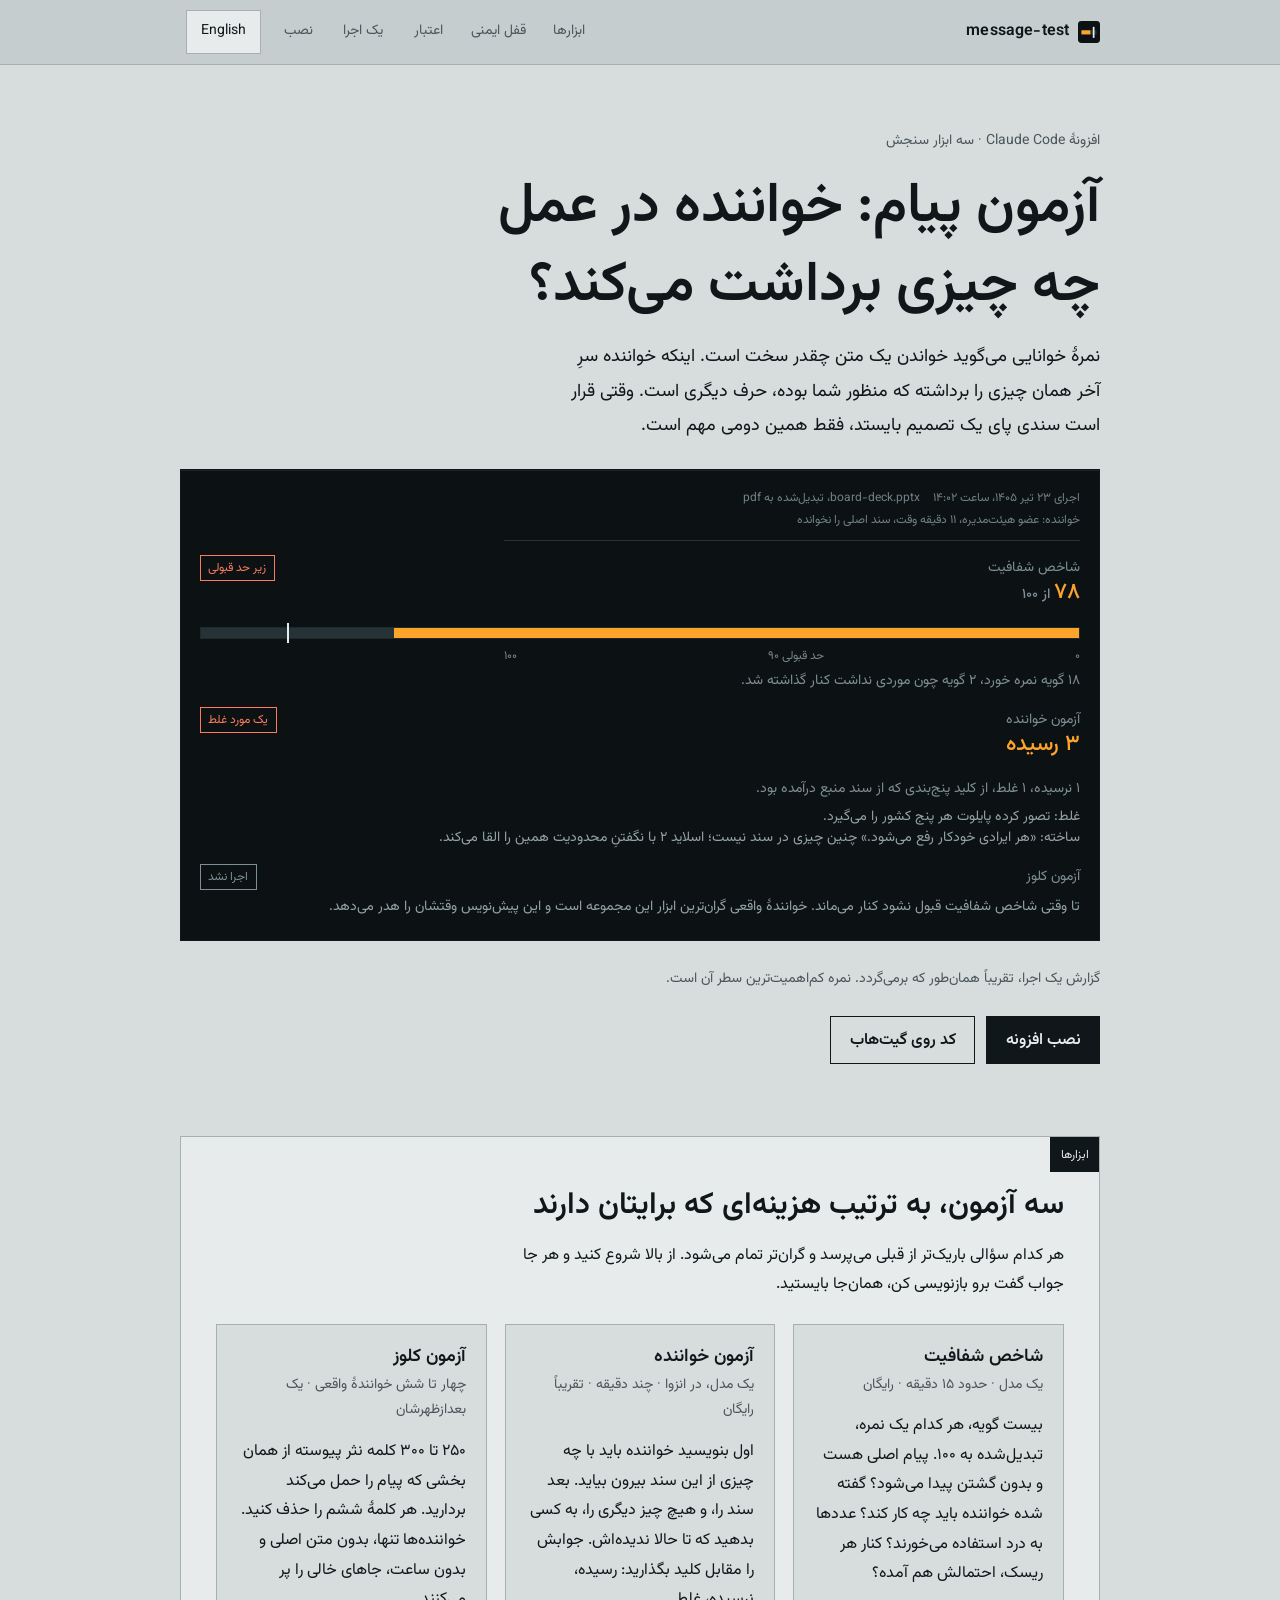
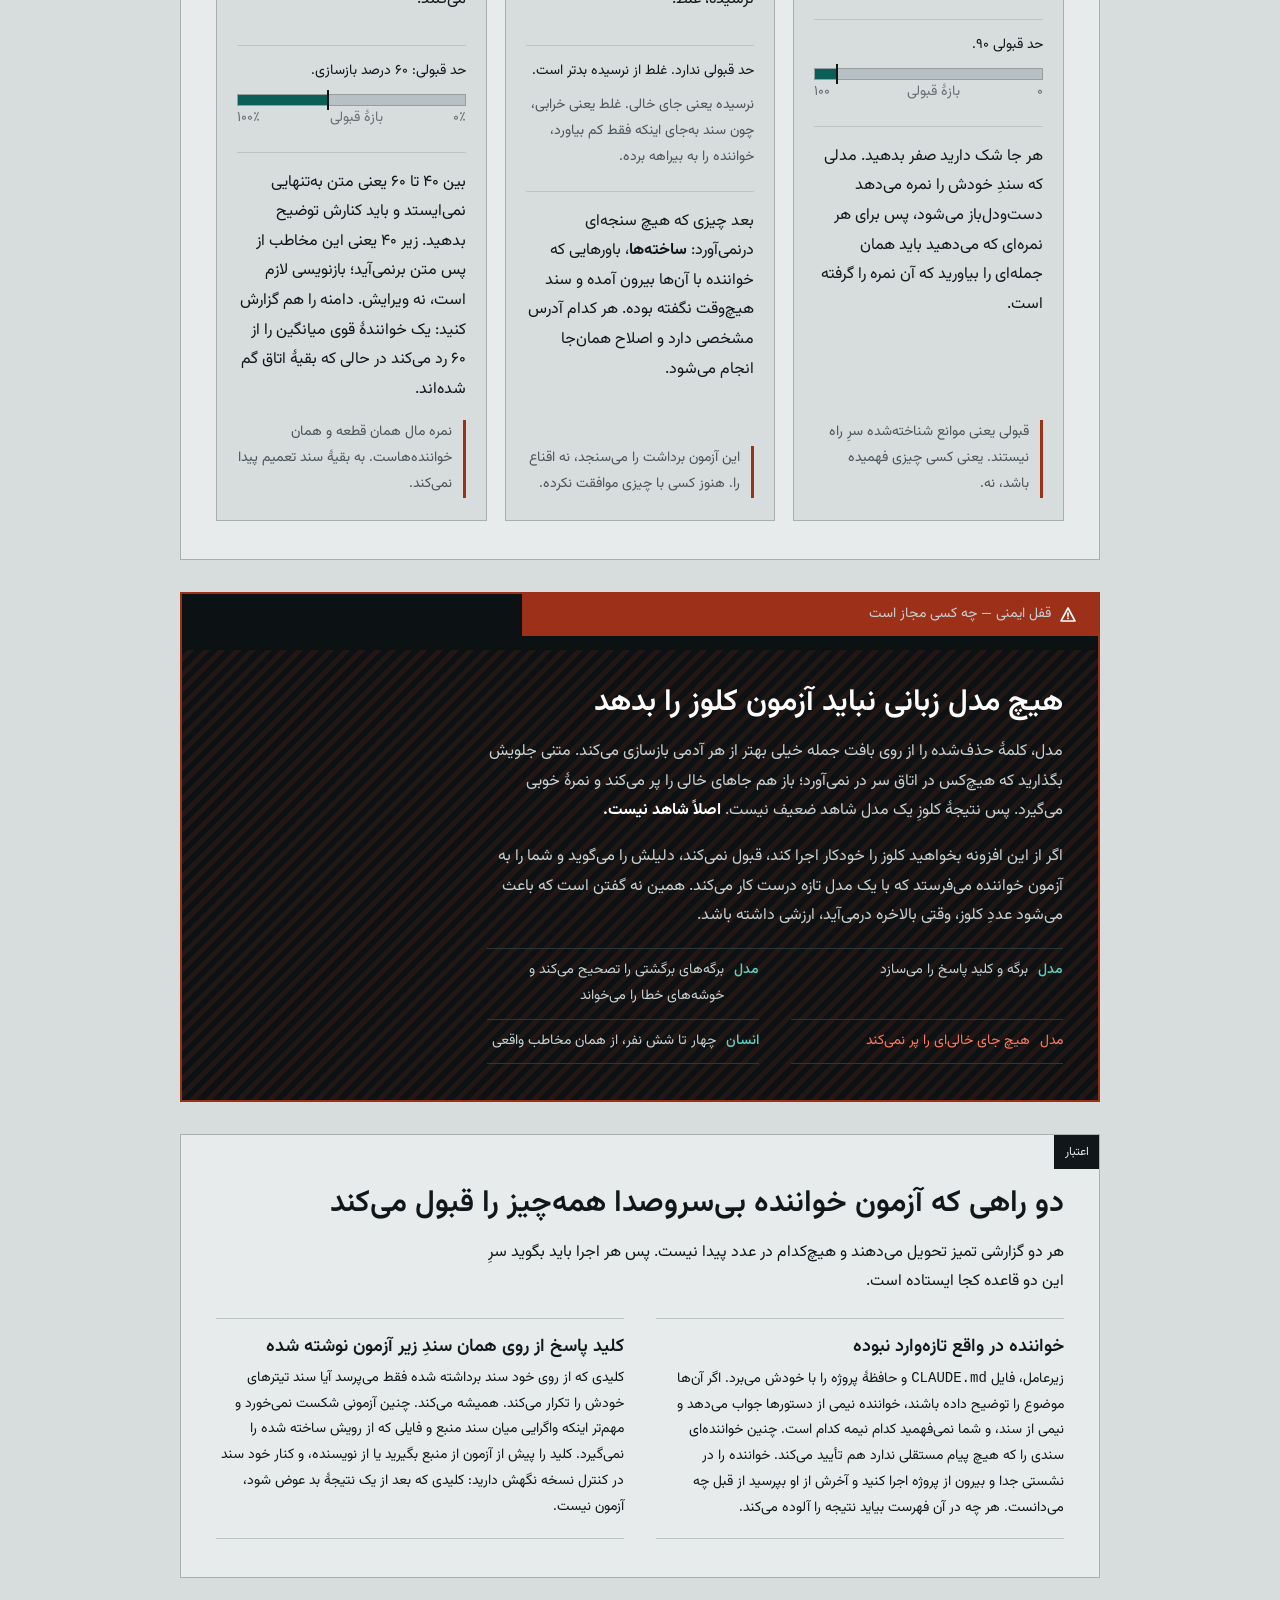
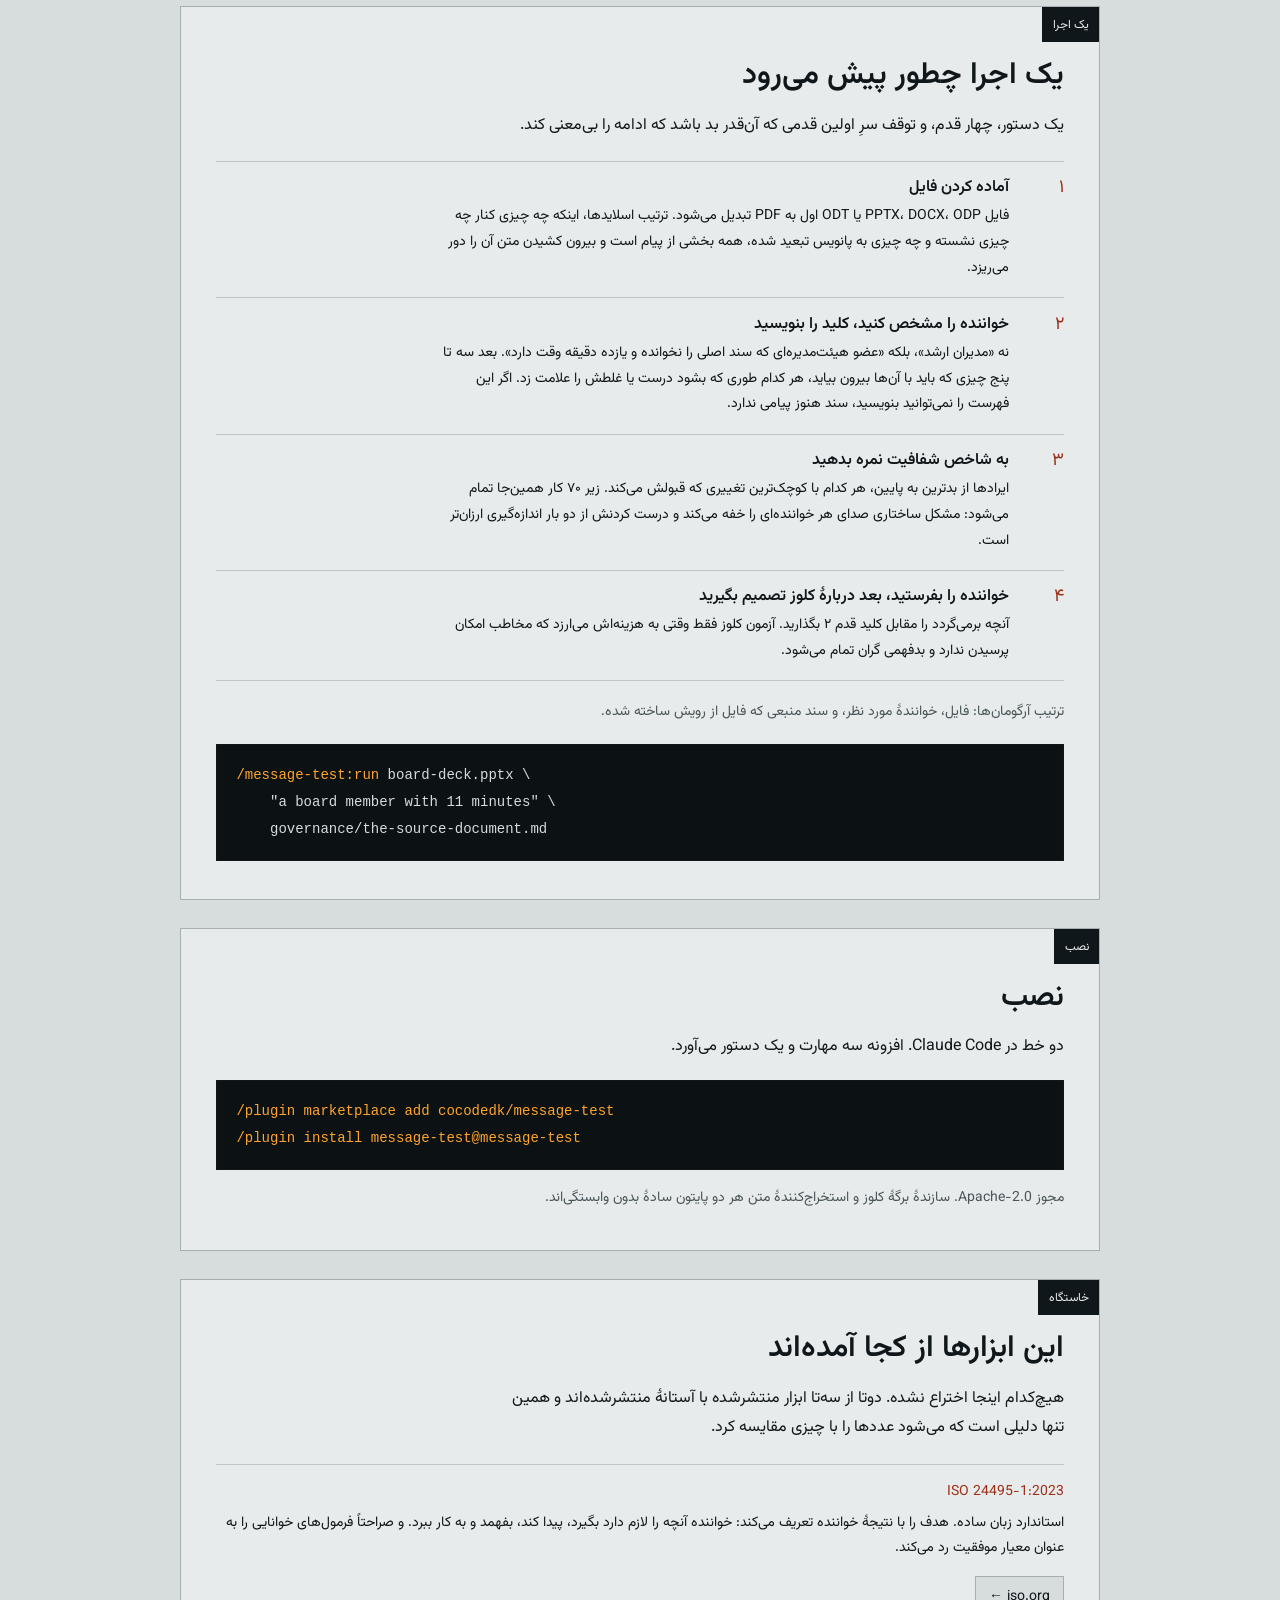
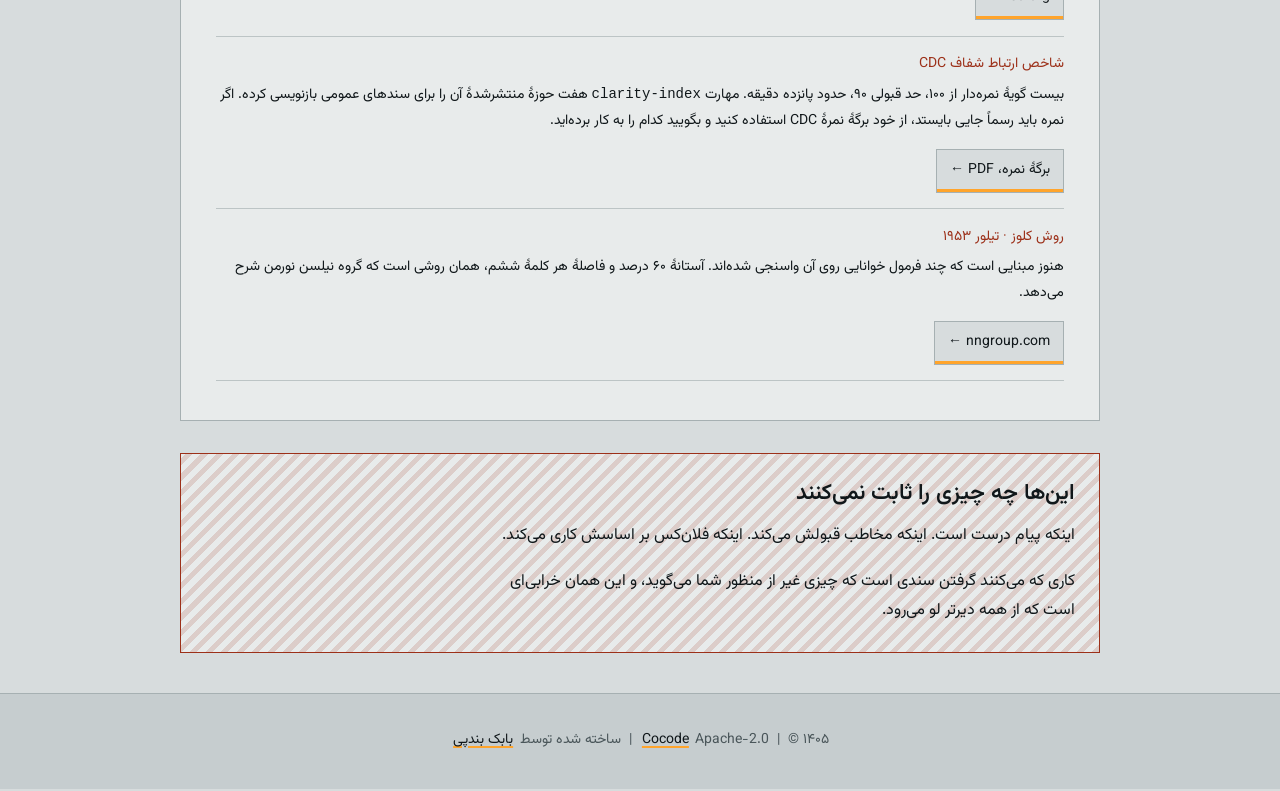
==== website/fa/index.html @ 60cd4144 "feat: GitHub infrastructure, and fix the frontmatter bug that silently dropped command metadata run." ====
<!--
  ============================================================================
  کلیدواژه‌ها و نیت جست‌وجو — fa/index.html (فارسی)
  ----------------------------------------------------------------------------
  کلیدواژهٔ اصلی:      آزمون پیام
  کلیدواژه‌های فرعی:   افزونهٔ Claude Code، شاخص شفافیت، آزمون خواننده،
                        آزمون کلوز، شاخص ارتباط شفاف CDC،
                        ISO 24495-1:2023، استاندارد زبان ساده،
                        سنجش فهم سند، واگرایی سند از منبع،
                        تفاوت خوانایی با فهم
  دم‌بلند:              چطور بفهمیم سند پیامش را می‌رساند،
                        نمره دادن به شفافیت سند از ۱۰۰،
                        چرا مدل زبانی نباید آزمون کلوز بدهد،
                        نوشتن کلید پاسخ پیش از آزمون خواننده،
                        گرفتن واگرایی میان سند منبع و فایل ساخته‌شده از آن
  نیت جست‌وجو:         اطلاعاتی و تراکنشی. نویسندهٔ فنی، مسئول ارتباطات،
                        نویسندهٔ خط‌مشی یا مهندسی که دنبال شواهد است، نه
                        حس خوب: سه ابزار با آستانه‌های منتشرشده را می‌بیند
                        و افزونه را نصب می‌کند.
  تبدیل اصلی:          بلوک دوخطی نصب (‎#install‎)
  نسخه‌های دیگر:        en (‎/‎) · fa (این صفحه) · x-default (‎/‎)
  ============================================================================
-->
<html lang="fa" dir="rtl">
<head>
<meta charset="utf-8">
<meta name="viewport" content="width=device-width, initial-scale=1">

<title>message-test — سند شما واقعاً چه چیزی را می‌رساند؟</title>
<meta name="description" content="افزونه‌ای برای Claude Code که اندازه می‌گیرد سند شما پیامش را می‌رساند یا نه: شاخص شفافیت با نمره، آزمون خوانندهٔ ناآشنا برای گرفتن واگرایی، و آزمون کلوز.">
<meta name="robots" content="index, follow, max-image-preview:large, max-snippet:-1">
<meta name="author" content="بابک بندپی">
<link rel="canonical" href="https://cocodedk.github.io/message-test/fa/">

<link rel="alternate" hreflang="en" href="https://cocodedk.github.io/message-test/">
<link rel="alternate" hreflang="fa" href="https://cocodedk.github.io/message-test/fa/">
<link rel="alternate" hreflang="x-default" href="https://cocodedk.github.io/message-test/">

<meta property="og:type" content="website">
<meta property="og:site_name" content="message-test">
<meta property="og:title" content="message-test — سند شما واقعاً چه چیزی را می‌رساند؟">
<meta property="og:description" content="افزونه‌ای برای Claude Code که اندازه می‌گیرد سند شما پیامش را می‌رساند یا نه: شاخص شفافیت با نمره، آزمون خوانندهٔ ناآشنا برای گرفتن واگرایی، و آزمون کلوز.">
<meta property="og:url" content="https://cocodedk.github.io/message-test/fa/">
<meta property="og:image" content="https://cocodedk.github.io/message-test/og.png">
<meta property="og:image:width" content="1200">
<meta property="og:image:height" content="630">
<meta property="og:image:alt" content="نمایشگر یک دستگاه که شاخص شفافیت ۷۸ را در برابر حد قبولی ۹۰ نشان می‌دهد، کنار پلاک قرمزی با این عبارت: فقط انسان مجاز است.">
<meta property="og:locale" content="fa_IR">
<meta property="og:locale:alternate" content="en_US">

<meta name="twitter:card" content="summary_large_image">
<meta name="twitter:title" content="message-test — سند شما واقعاً چه چیزی را می‌رساند؟">
<meta name="twitter:description" content="افزونه‌ای برای Claude Code که اندازه می‌گیرد سند شما پیامش را می‌رساند یا نه: شاخص شفافیت با نمره، آزمون خوانندهٔ ناآشنا برای گرفتن واگرایی، و آزمون کلوز.">
<meta name="twitter:image" content="https://cocodedk.github.io/message-test/og.png">
<meta name="twitter:image:alt" content="نمایشگر یک دستگاه که شاخص شفافیت ۷۸ را در برابر حد قبولی ۹۰ نشان می‌دهد، کنار پلاک قرمزی با این عبارت: فقط انسان مجاز است.">

<link rel="icon" href="../favicon.svg" type="image/svg+xml">
<link rel="mask-icon" href="../favicon.svg" color="#0c1214">
<meta name="theme-color" content="#d7dcdd">

<link rel="preconnect" href="https://fonts.googleapis.com">
<link rel="preconnect" href="https://fonts.gstatic.com" crossorigin>
<link href="https://fonts.googleapis.com/css2?family=DM+Mono:wght@400;500&family=Public+Sans:wght@400;600&family=Saira:wght@500;600&family=Vazirmatn:wght@400;500;600&display=swap" rel="stylesheet">
<link rel="stylesheet" href="../styles.css">

<script type="application/ld+json">
{
  "@context": "https://schema.org",
  "@type": "SoftwareApplication",
  "name": "message-test — آزمون پیام",
  "description": "افزونه‌ای برای Claude Code که اندازه می‌گیرد سند شما پیامش را می‌رساند یا نه: شاخص شفافیت با نمره، آزمون خوانندهٔ ناآشنا برای گرفتن واگرایی، و آزمون کلوز.",
  "applicationCategory": "DeveloperApplication",
  "operatingSystem": "Linux, macOS, Windows",
  "inLanguage": "fa",
  "url": "https://cocodedk.github.io/message-test/fa/",
  "codeRepository": "https://github.com/cocodedk/message-test",
  "downloadUrl": "https://github.com/cocodedk/message-test",
  "license": "https://www.apache.org/licenses/LICENSE-2.0",
  "offers": {
    "@type": "Offer",
    "price": "0",
    "priceCurrency": "USD"
  },
  "author": {
    "@type": "Person",
    "name": "بابک بندپی",
    "url": "https://cocode.dk",
    "sameAs": [
      "https://linkedin.com/in/babakbandpey",
      "https://github.com/cocodedk"
    ]
  }
}
</script>
</head>
<body>

<a class="skip" href="#main">رفتن به متن</a>

<header class="site-head">
  <div class="wrap">
    <a class="brand" href="#top">
      <svg width="22" height="22" viewBox="0 0 32 32" aria-hidden="true" focusable="false">
        <rect width="32" height="32" rx="5" fill="#0c1214"/>
        <rect x="5" y="13.5" width="22" height="6" fill="#263236"/>
        <rect x="5" y="13.5" width="13" height="6" fill="#ffa42b"/>
        <rect x="21.5" y="8.5" width="2.5" height="16" fill="#e8ebeb"/>
      </svg>
      message-test
    </a>

    <a href="../" class="lang-switch" lang="en" dir="ltr" hreflang="en">English</a>

    <nav class="nav" aria-label="بخش‌های این صفحه">
      <ul>
        <li><a href="#instruments">ابزارها</a></li>
        <li><a href="#interlock">قفل ایمنی</a></li>
        <li><a href="#valid">اعتبار</a></li>
        <li><a href="#run">یک اجرا</a></li>
        <li><a href="#install">نصب</a></li>
      </ul>
    </nav>
  </div>
</header>

<main id="main">
  <div class="wrap">

    <section class="hero" id="top">
      <p class="eyebrow">افزونهٔ Claude Code &middot; سه ابزار سنجش</p>
      <h1>آزمون پیام: خواننده در عمل چه چیزی برداشت می‌کند؟</h1>
      <p class="lede">نمرهٔ خوانایی می‌گوید خواندن یک متن چقدر سخت است. اینکه خواننده
        سرِ آخر همان چیزی را برداشته که منظور شما بوده، حرف دیگری است. وقتی قرار است
        سندی پای یک تصمیم بایستد، فقط همین دومی مهم است.</p>

      <div class="readout" aria-label="نمونهٔ گزارش یک اجرا">
        <p class="readout__bar">
          <span>اجرای ۲۳ تیر ۱۴۰۵، ساعت ۱۴:۰۲</span>
          <span class="lit">board-deck.pptx، تبدیل‌شده به pdf</span>
          <span>خواننده: عضو هیئت‌مدیره، ۱۱ دقیقه وقت، سند اصلی را نخوانده</span>
        </p>

        <div class="row">
          <div class="row__top">
            <span class="row__label">شاخص شفافیت</span>
            <span class="row__verdict is-below">زیر حد قبولی</span>
          </div>
          <p class="row__val">۷۸<small> از ۱۰۰</small></p>
          <div class="scale" role="img" aria-label="نمرهٔ ۷۸ از ۱۰۰. حد قبولی ۹۰ است.">
            <div class="scale__track">
              <div class="scale__fill" style="--v:78%"></div>
              <div class="scale__thr" style="--t:90%"></div>
            </div>
            <p class="scale__marks"><span>۰</span><span>حد قبولی ۹۰</span><span>۱۰۰</span></p>
          </div>
          <p class="row__sub">۱۸ گویه نمره خورد، ۲ گویه چون موردی نداشت کنار گذاشته شد.</p>
        </div>

        <div class="row">
          <div class="row__top">
            <span class="row__label">آزمون خواننده</span>
            <span class="row__verdict is-below">یک مورد غلط</span>
          </div>
          <p class="row__val">۳ رسیده</p>
          <p class="row__sub">۱ نرسیده، ۱ غلط، از کلید پنج‌بندی که از سند منبع درآمده بود.</p>
          <p class="row__gloss">غلط: تصور کرده پایلوت هر پنج کشور را می‌گیرد.<br>
            ساخته: «هر ایرادی خودکار رفع می‌شود.» چنین چیزی در سند نیست؛ اسلاید ۲ با
            نگفتنِ محدودیت همین را القا می‌کند.</p>
        </div>

        <div class="row">
          <div class="row__top">
            <span class="row__label">آزمون کلوز</span>
            <span class="row__verdict is-skipped">اجرا نشد</span>
          </div>
          <p class="row__gloss">تا وقتی شاخص شفافیت قبول نشود کنار می‌ماند. خوانندهٔ
            واقعی گران‌ترین ابزار این مجموعه است و این پیش‌نویس وقتشان را هدر می‌دهد.</p>
        </div>
      </div>

      <p class="note">گزارش یک اجرا، تقریباً همان‌طور که برمی‌گردد. نمره کم‌اهمیت‌ترین
        سطر آن است.</p>

      <div class="actions">
        <a class="btn btn--solid" href="#install">نصب افزونه</a>
        <a class="btn btn--ghost" href="https://github.com/cocodedk/message-test" target="_blank" rel="noreferrer">کد روی گیت‌هاب</a>
      </div>
    </section>

    <section class="module" id="instruments" aria-labelledby="instruments-h">
      <p class="module__legend">ابزارها</p>
      <h2 id="instruments-h">سه آزمون، به ترتیب هزینه‌ای که برایتان دارند</h2>
      <p>هر کدام سؤالی باریک‌تر از قبلی می‌پرسد و گران‌تر تمام می‌شود. از بالا شروع
        کنید و هر جا جواب گفت برو بازنویسی کن، همان‌جا بایستید.</p>

      <ul class="instruments">
        <li class="instr">
          <h3>شاخص شفافیت</h3>
          <p class="instr__cost">یک مدل &middot; حدود ۱۵ دقیقه &middot; رایگان</p>
          <p>بیست گویه، هر کدام یک نمره، تبدیل‌شده به ۱۰۰. پیام اصلی هست و بدون گشتن
            پیدا می‌شود؟ گفته شده خواننده باید چه کار کند؟ عددها به درد استفاده
            می‌خورند؟ کنار هر ریسک، احتمالش هم آمده؟</p>
          <div class="instr__gauge">
            <p>حد قبولی ۹۰.</p>
            <div class="scale scale--light" role="img" aria-label="شاخص شفافیت بازهٔ ۹۰ تا ۱۰۰ را قبول می‌کند.">
              <div class="scale__track">
                <div class="scale__zone" style="--t:90%"></div>
                <div class="scale__thr" style="--t:90%"></div>
              </div>
              <p class="scale__marks"><span>۰</span><span>بازهٔ قبولی</span><span>۱۰۰</span></p>
            </div>
          </div>
          <p>هر جا شک دارید صفر بدهید. مدلی که سندِ خودش را نمره می‌دهد دست‌ودل‌باز
            می‌شود، پس برای هر نمره‌ای که می‌دهید باید همان جمله‌ای را بیاورید که آن
            نمره را گرفته است.</p>
          <p class="instr__limit">قبولی یعنی موانع شناخته‌شده سرِ راه نیستند. یعنی کسی
            چیزی فهمیده باشد، نه.</p>
        </li>

        <li class="instr">
          <h3>آزمون خواننده</h3>
          <p class="instr__cost">یک مدل، در انزوا &middot; چند دقیقه &middot; تقریباً رایگان</p>
          <p>اول بنویسید خواننده باید با چه چیزی از این سند بیرون بیاید. بعد سند را، و
            هیچ چیز دیگری را، به کسی بدهید که تا حالا ندیده‌اش. جوابش را مقابل کلید
            بگذارید: رسیده، نرسیده، غلط.</p>
          <div class="instr__gauge">
            <p>حد قبولی ندارد. غلط از نرسیده بدتر است.</p>
            <p class="note">نرسیده یعنی جای خالی. غلط یعنی خرابی، چون سند به‌جای اینکه
              فقط کم بیاورد، خواننده را به بیراهه برده.</p>
          </div>
          <p>بعد چیزی که هیچ سنجه‌ای درنمی‌آورد: <strong>ساخته‌ها</strong>، باورهایی که
            خواننده با آن‌ها بیرون آمده و سند هیچ‌وقت نگفته بوده. هر کدام آدرس مشخصی
            دارد و اصلاح همان‌جا انجام می‌شود.</p>
          <p class="instr__limit">این آزمون برداشت را می‌سنجد، نه اقناع را. هنوز کسی با
            چیزی موافقت نکرده.</p>
        </li>

        <li class="instr">
          <h3>آزمون کلوز</h3>
          <p class="instr__cost">چهار تا شش خوانندهٔ واقعی &middot; یک بعدازظهرشان</p>
          <p>۲۵۰ تا ۳۰۰ کلمه نثر پیوسته از همان بخشی که پیام را حمل می‌کند بردارید. هر
            کلمهٔ ششم را حذف کنید. خواننده‌ها تنها، بدون متن اصلی و بدون ساعت، جاهای
            خالی را پر می‌کنند.</p>
          <div class="instr__gauge">
            <p>حد قبولی: ۶۰ درصد بازسازی.</p>
            <div class="scale scale--light" role="img" aria-label="آزمون کلوز بازهٔ ۶۰ تا ۱۰۰ درصد بازسازی را قبول می‌کند.">
              <div class="scale__track">
                <div class="scale__zone" style="--t:60%"></div>
                <div class="scale__thr" style="--t:60%"></div>
              </div>
              <p class="scale__marks"><span>۰٪</span><span>بازهٔ قبولی</span><span>۱۰۰٪</span></p>
            </div>
          </div>
          <p>بین ۴۰ تا ۶۰ یعنی متن به‌تنهایی نمی‌ایستد و باید کنارش توضیح بدهید. زیر ۴۰
            یعنی این مخاطب از پس متن برنمی‌آید؛ بازنویسی لازم است، نه ویرایش. دامنه را
            هم گزارش کنید: یک خوانندهٔ قوی میانگین را از ۶۰ رد می‌کند در حالی که بقیهٔ
            اتاق گم شده‌اند.</p>
          <p class="instr__limit">نمره مال همان قطعه و همان خواننده‌هاست. به بقیهٔ سند
            تعمیم پیدا نمی‌کند.</p>
        </li>
      </ul>
    </section>

    <section class="interlock" id="interlock" aria-labelledby="interlock-h">
      <p class="interlock__plate">
        <svg width="16" height="16" viewBox="0 0 16 16" aria-hidden="true" focusable="false">
          <path d="M8 1 15 14H1Z" fill="none" stroke="#fff" stroke-width="1.6" stroke-linejoin="round"/>
          <rect x="7.2" y="5.4" width="1.6" height="4.4" fill="#fff"/>
          <rect x="7.2" y="10.6" width="1.6" height="1.6" fill="#fff"/>
        </svg>
        قفل ایمنی &mdash; چه کسی مجاز است
      </p>
      <div class="interlock__body">
        <h2 id="interlock-h">هیچ مدل زبانی نباید آزمون کلوز را بدهد</h2>
        <p>مدل، کلمهٔ حذف‌شده را از روی بافت جمله خیلی بهتر از هر آدمی بازسازی می‌کند.
          متنی جلویش بگذارید که هیچ‌کس در اتاق سر در نمی‌آورد؛ باز هم جاهای خالی را پر
          می‌کند و نمرهٔ خوبی می‌گیرد. پس نتیجهٔ کلوزِ یک مدل شاهد ضعیف نیست.
          <strong>اصلاً شاهد نیست.</strong></p>
        <p>اگر از این افزونه بخواهید کلوز را خودکار اجرا کند، قبول نمی‌کند، دلیلش را
          می‌گوید و شما را به آزمون خواننده می‌فرستد که با یک مدل تازه درست کار می‌کند.
          همین نه گفتن است که باعث می‌شود عددِ کلوز، وقتی بالاخره درمی‌آید، ارزشی داشته
          باشد.</p>

        <ul class="interlock__ledger">
          <li><b>مدل</b> <span>برگه و کلید پاسخ را می‌سازد</span></li>
          <li><b>مدل</b> <span>برگه‌های برگشتی را تصحیح می‌کند و خوشه‌های خطا را می‌خواند</span></li>
          <li><span class="no">مدل</span> <span class="no">هیچ جای خالی‌ای را پر نمی‌کند</span></li>
          <li><b>انسان</b> <span>چهار تا شش نفر، از همان مخاطب واقعی</span></li>
        </ul>
      </div>
    </section>

    <section class="module" id="valid" aria-labelledby="valid-h">
      <p class="module__legend">اعتبار</p>
      <h2 id="valid-h">دو راهی که آزمون خواننده بی‌سروصدا همه‌چیز را قبول می‌کند</h2>
      <p>هر دو گزارشی تمیز تحویل می‌دهند و هیچ‌کدام در عدد پیدا نیست. پس هر اجرا باید
        بگوید سرِ این دو قاعده کجا ایستاده است.</p>

      <ul class="rules">
        <li>
          <h3>خواننده در واقع تازه‌وارد نبوده</h3>
          <p>زیرعامل، فایل <code>CLAUDE.md</code> و حافظهٔ پروژه را با خودش می‌برد. اگر
            آن‌ها موضوع را توضیح داده باشند، خواننده نیمی از دستورها جواب می‌دهد و نیمی
            از سند، و شما نمی‌فهمید کدام نیمه کدام است. چنین خواننده‌ای سندی را که هیچ
            پیام مستقلی ندارد هم تأیید می‌کند. خواننده را در نشستی جدا و بیرون از پروژه
            اجرا کنید و آخرش از او بپرسید از قبل چه می‌دانست. هر چه در آن فهرست بیاید
            نتیجه را آلوده می‌کند.</p>
        </li>
        <li>
          <h3>کلید پاسخ از روی همان سندِ زیر آزمون نوشته شده</h3>
          <p>کلیدی که از روی خود سند برداشته شده فقط می‌پرسد آیا سند تیترهای خودش را
            تکرار می‌کند. همیشه می‌کند. چنین آزمونی شکست نمی‌خورد و مهم‌تر اینکه
            واگرایی میان سند منبع و فایلی که از رویش ساخته شده را نمی‌گیرد. کلید را پیش
            از آزمون از منبع بگیرید یا از نویسنده، و کنار خود سند در کنترل نسخه نگهش
            دارید: کلیدی که بعد از یک نتیجهٔ بد عوض شود، آزمون نیست.</p>
        </li>
      </ul>
    </section>

    <section class="module" id="run" aria-labelledby="run-h">
      <p class="module__legend">یک اجرا</p>
      <h2 id="run-h">یک اجرا چطور پیش می‌رود</h2>
      <p>یک دستور، چهار قدم، و توقف سرِ اولین قدمی که آن‌قدر بد باشد که ادامه را
        بی‌معنی کند.</p>

      <ol class="steps">
        <li>
          <span class="step__n" aria-hidden="true">۱</span>
          <h3>آماده کردن فایل</h3>
          <p>فایل PPTX، DOCX، ODP یا ODT اول به PDF تبدیل می‌شود. ترتیب اسلایدها، اینکه
            چه چیزی کنار چه چیزی نشسته و چه چیزی به پانویس تبعید شده، همه بخشی از پیام
            است و بیرون کشیدن متن آن را دور می‌ریزد.</p>
        </li>
        <li>
          <span class="step__n" aria-hidden="true">۲</span>
          <h3>خواننده را مشخص کنید، کلید را بنویسید</h3>
          <p>نه «مدیران ارشد»، بلکه «عضو هیئت‌مدیره‌ای که سند اصلی را نخوانده و یازده
            دقیقه وقت دارد». بعد سه تا پنج چیزی که باید با آن‌ها بیرون بیاید، هر کدام
            طوری که بشود درست یا غلطش را علامت زد. اگر این فهرست را نمی‌توانید بنویسید،
            سند هنوز پیامی ندارد.</p>
        </li>
        <li>
          <span class="step__n" aria-hidden="true">۳</span>
          <h3>به شاخص شفافیت نمره بدهید</h3>
          <p>ایرادها از بدترین به پایین، هر کدام با کوچک‌ترین تغییری که قبولش می‌کند.
            زیر ۷۰ کار همین‌جا تمام می‌شود: مشکل ساختاری صدای هر خواننده‌ای را خفه
            می‌کند و درست کردنش از دو بار اندازه‌گیری ارزان‌تر است.</p>
        </li>
        <li>
          <span class="step__n" aria-hidden="true">۴</span>
          <h3>خواننده را بفرستید، بعد دربارهٔ کلوز تصمیم بگیرید</h3>
          <p>آنچه برمی‌گردد را مقابل کلید قدم ۲ بگذارید. آزمون کلوز فقط وقتی به هزینه‌اش
            می‌ارزد که مخاطب امکان پرسیدن ندارد و بدفهمی گران تمام می‌شود.</p>
        </li>
      </ol>

      <p class="note" style="margin-block-start:1.2rem">ترتیب آرگومان‌ها: فایل، خوانندهٔ
        مورد نظر، و سند منبعی که فایل از رویش ساخته شده.</p>
      <pre class="code"><code><b>/message-test:run</b> board-deck.pptx \
    "a board member with 11 minutes" \
    governance/the-source-document.md</code></pre>
    </section>

    <section class="module" id="install" aria-labelledby="install-h">
      <p class="module__legend">نصب</p>
      <h2 id="install-h">نصب</h2>
      <p>دو خط در Claude Code. افزونه سه مهارت و یک دستور می‌آورد.</p>

      <pre class="code"><code><b>/plugin marketplace add cocodedk/message-test</b>
<b>/plugin install message-test@message-test</b></code></pre>

      <p class="note" style="margin-block-start:1rem">مجوز Apache-2.0. سازندهٔ برگهٔ کلوز
        و استخراج‌کنندهٔ متن هر دو پایتون سادهٔ بدون وابستگی‌اند.</p>
    </section>

    <section class="module" id="sources" aria-labelledby="sources-h">
      <p class="module__legend">خاستگاه</p>
      <h2 id="sources-h">این ابزارها از کجا آمده‌اند</h2>
      <p>هیچ‌کدام اینجا اختراع نشده. دوتا از سه‌تا ابزار منتشرشده با آستانهٔ منتشرشده‌اند
        و همین تنها دلیلی است که می‌شود عددها را با چیزی مقایسه کرد.</p>

      <ul class="refs">
        <li>
          <span class="refs__src">ISO 24495-1:2023</span>
          <p>استاندارد زبان ساده. هدف را با نتیجهٔ خواننده تعریف می‌کند: خواننده آنچه را
            لازم دارد بگیرد، پیدا کند، بفهمد و به کار ببرد. و صراحتاً فرمول‌های خوانایی
            را به عنوان معیار موفقیت رد می‌کند.</p>
          <p class="refs__link"><a href="https://www.iso.org/standard/78907.html" target="_blank" rel="noreferrer">iso.org &larr;</a></p>
        </li>
        <li>
          <span class="refs__src">شاخص ارتباط شفاف CDC</span>
          <p>بیست گویهٔ نمره‌دار از ۱۰۰، حد قبولی ۹۰، حدود پانزده دقیقه. مهارت
            <code>clarity-index</code> هفت حوزهٔ منتشرشدهٔ آن را برای سندهای عمومی
            بازنویسی کرده. اگر نمره باید رسماً جایی بایستد، از خود برگهٔ نمرهٔ CDC
            استفاده کنید و بگویید کدام را به کار برده‌اید.</p>
          <p class="refs__link"><a href="https://www.cdc.gov/ccindex/pdf/full-index-score-sheet.pdf" target="_blank" rel="noreferrer">برگهٔ نمره، PDF &larr;</a></p>
        </li>
        <li>
          <span class="refs__src">روش کلوز &middot; تیلور ۱۹۵۳</span>
          <p>هنوز مبنایی است که چند فرمول خوانایی روی آن واسنجی شده‌اند. آستانهٔ ۶۰ درصد
            و فاصلهٔ هر کلمهٔ ششم، همان روشی است که گروه نیلسن نورمن شرح می‌دهد.</p>
          <p class="refs__link"><a href="https://www.nngroup.com/articles/cloze-test-reading-comprehension/" target="_blank" rel="noreferrer">nngroup.com &larr;</a></p>
        </li>
      </ul>
    </section>

    <section class="caveat" aria-labelledby="caveat-h">
      <h2 id="caveat-h">این‌ها چه چیزی را ثابت نمی‌کنند</h2>
      <p>اینکه پیام درست است. اینکه مخاطب قبولش می‌کند. اینکه فلان‌کس بر اساسش کاری
        می‌کند.</p>
      <p>کاری که می‌کنند گرفتن سندی است که چیزی غیر از منظور شما می‌گوید، و این همان
        خرابی‌ای است که از همه دیرتر لو می‌رود.</p>
    </section>

  </div>
</main>

<footer><p>Apache-2.0 &nbsp;|&nbsp; © ۱۴۰۵ <a href="https://cocode.dk" target="_blank" rel="noreferrer">Cocode</a> &nbsp;|&nbsp; ساخته شده توسط <a href="https://linkedin.com/in/babakbandpey" target="_blank" rel="noreferrer">بابک بندپی</a></p></footer>

</body>
</html>
---- website/styles.css ----
/* ==========================================================================
   message-test — shared stylesheet
   Direction: instrument front panel. Cold aluminium face, silkscreened
   legends, inset near-black readout windows with an amber trace, a threshold
   scale used everywhere a number has a pass mark, diagonal hatching for the
   region an instrument refuses to measure.
   Mobile-first: base styles target ~360px, complexity added at 640/768/1024.
   Spacing uses logical properties throughout so RTL mirrors, not just text.
   ========================================================================== */

:root {
  /* Panel */
  --panel:    #d7dcdd;
  --panel-2:  #c6cdcf;
  --panel-3:  #e8ebeb;
  --rule:     #a6b0b2;
  --hair:     #bcc4c5;

  /* Ink */
  --ink:      #10171a;
  --graphite: #4a565a;

  /* Readout window */
  --window:   #0c1214;
  --window-2: #162024;
  --glass:    #93a3a6;

  /* Semantics */
  --trace:    #ffa42b;   /* the measured value */
  --pass:     #0b5f57;   /* at or above the mark */
  --fail:     #9c3019;   /* below it, or out of scope */

  --font-display: "Saira", "Helvetica Neue", Arial, sans-serif;
  --font-body:    "Public Sans", "Helvetica Neue", Arial, sans-serif;
  --font-data:    "DM Mono", ui-monospace, "SF Mono", Menlo, monospace;
  --font-mono:    "DM Mono", ui-monospace, "SF Mono", Menlo, monospace;

  --step--2: 0.75rem;
  --step--1: 0.875rem;
  --step-0:  1rem;
  --step-1:  1.125rem;
  --step-2:  1.375rem;
  --step-3:  1.75rem;
  --step-4:  2.125rem;

  --gap:     1.25rem;
  --pad:     1.1rem;
  --measure: 36rem;

  --hatch: repeating-linear-gradient(45deg,
            rgba(156, 48, 25, .16) 0 5px,
            rgba(156, 48, 25, 0) 5px 11px);
}

[dir="rtl"] {
  --font-display: "Vazirmatn", "Segoe UI", Tahoma, sans-serif;
  --font-body:    "Vazirmatn", "Segoe UI", Tahoma, sans-serif;
  --font-data:    "Vazirmatn", "Segoe UI", Tahoma, sans-serif;
  --hatch: repeating-linear-gradient(-45deg,
            rgba(156, 48, 25, .16) 0 5px,
            rgba(156, 48, 25, 0) 5px 11px);
}

*, *::before, *::after { box-sizing: border-box; }

html {
  -webkit-text-size-adjust: 100%;
  scroll-behavior: smooth;
}

body {
  margin: 0;
  background: var(--panel);
  color: var(--ink);
  font-family: var(--font-body);
  font-size: var(--step-0);
  line-height: 1.6;
  overflow-x: hidden;
  -webkit-font-smoothing: antialiased;
}

[dir="rtl"] body { line-height: 1.85; }

img, svg { max-width: 100%; height: auto; }

/* Links: ink text, amber rule beneath. The amber never carries meaning on
   its own, so it never has to pass a contrast check as text. */
a {
  color: var(--ink);
  text-decoration-line: underline;
  text-decoration-color: var(--trace);
  text-decoration-thickness: 2px;
  text-underline-offset: 0.2em;
}
a:hover { background: rgba(255, 164, 43, .28); }
a:focus-visible {
  outline: 2px solid var(--ink);
  outline-offset: 2px;
  background: rgba(255, 164, 43, .28);
}

h1, h2, h3 {
  font-family: var(--font-display);
  margin: 0;
  line-height: 1.14;
  letter-spacing: -0.01em;
}
h1 { font-size: var(--step-4); font-weight: 600; }
h2 { font-size: var(--step-3); font-weight: 600; }
h3 { font-size: var(--step-1); font-weight: 600; line-height: 1.3; }
[dir="rtl"] h1, [dir="rtl"] h2, [dir="rtl"] h3 { letter-spacing: 0; line-height: 1.4; }

p { margin: 0 0 1em; max-width: var(--measure); }
p:last-child { margin-block-end: 0; }

ul, ol { max-width: var(--measure); }

.skip {
  position: absolute;
  inset-inline-start: -9999px;
  inset-block-start: 0;
  background: var(--ink);
  color: var(--panel-3);
  padding: .8rem 1rem;
  z-index: 50;
}
.skip:focus { inset-inline-start: 0; }

.wrap {
  inline-size: 100%;
  max-inline-size: 62rem;
  margin-inline: auto;
  padding-inline: var(--pad);
}

/* ── Header ─────────────────────────────────────────────────────────────── */

.site-head {
  background: var(--panel-2);
  border-block-end: 1px solid var(--rule);
  position: sticky;
  inset-block-start: 0;
  z-index: 20;
}
.site-head .wrap {
  display: flex;
  flex-wrap: wrap;
  align-items: center;
  gap: .5rem 1rem;
  min-block-size: 56px;
  padding-block: .5rem;
}

.brand {
  display: inline-flex;
  align-items: center;
  gap: .55rem;
  font-family: var(--font-display);
  font-weight: 600;
  font-size: var(--step-0);
  letter-spacing: .01em;
  text-decoration: none;
  padding-block: .55rem;
  min-block-size: 44px;
}
.brand:hover { background: none; text-decoration: underline; text-decoration-color: var(--trace); }

.lang-switch {
  margin-inline-start: auto;
  display: inline-flex;
  align-items: center;
  justify-content: center;
  min-block-size: 44px;
  min-inline-size: 44px;
  padding-inline: .85rem;
  border: 1px solid var(--rule);
  background: var(--panel-3);
  font-family: var(--font-data);
  font-size: var(--step--1);
  text-decoration: none;
}
.lang-switch:hover { background: var(--trace); }

.nav { flex-basis: 100%; }
.nav ul {
  display: flex;
  flex-wrap: wrap;
  gap: 0 1.1rem;
  list-style: none;
  margin: 0;
  padding: 0;
  max-inline-size: none;
  border-block-start: 1px solid var(--hair);
}
.nav a {
  display: inline-flex;
  align-items: center;
  justify-content: center;
  min-block-size: 44px;
  min-inline-size: 44px;
  font-family: var(--font-data);
  font-size: var(--step--1);
  text-decoration: none;
  color: var(--graphite);
}
.nav a:hover, .nav a:focus-visible { color: var(--ink); background: none; box-shadow: inset 0 -3px 0 var(--trace); }

/* ── Shared bits ────────────────────────────────────────────────────────── */

.eyebrow {
  font-family: var(--font-data);
  font-size: var(--step--2);
  letter-spacing: .18em;
  text-transform: uppercase;
  color: var(--graphite);
  margin: 0 0 .9rem;
}
[dir="rtl"] .eyebrow { letter-spacing: 0; text-transform: none; font-size: var(--step--1); }

.lede {
  font-size: var(--step-1);
  line-height: 1.55;
  max-inline-size: 34rem;
}
[dir="rtl"] .lede { line-height: 1.9; }

.note {
  font-size: var(--step--1);
  color: var(--graphite);
}

/* ── Hero ───────────────────────────────────────────────────────────────── */

.hero { padding-block: 2.25rem 1.75rem; }
.hero h1 { margin-block-end: .9rem; text-wrap: balance; }

/* ── Readout window ─────────────────────────────────────────────────────── */

.readout {
  background: var(--window);
  color: var(--glass);
  border: 1px solid var(--ink);
  box-shadow: inset 0 1px 0 rgba(255, 255, 255, .07);
  padding: .95rem .9rem 1.1rem;
  margin-block: 1.6rem;
  font-family: var(--font-data);
  font-size: var(--step--1);
  line-height: 1.5;
  --scale-track: #263236;
  --scale-thr: #e8ebeb;
}
.readout a { color: var(--trace); text-decoration-color: var(--trace); }
.readout a:hover { background: rgba(255, 164, 43, .2); }

.readout__bar {
  display: flex;
  flex-wrap: wrap;
  gap: .25rem .8rem;
  padding-block-end: .7rem;
  margin-block-end: .9rem;
  border-block-end: 1px solid #263236;
  font-size: var(--step--2);
  letter-spacing: .06em;
  text-transform: uppercase;
  color: #6f8085;
}
[dir="rtl"] .readout__bar { letter-spacing: 0; text-transform: none; }
.lit { text-transform: none; letter-spacing: 0; }

.row { margin-block-end: .95rem; }
.row:last-child { margin-block-end: 0; }

.row__top {
  display: flex;
  flex-wrap: wrap;
  align-items: baseline;
  justify-content: space-between;
  gap: .2rem .7rem;
}
.row__label {
  font-size: var(--step--2);
  letter-spacing: .14em;
  text-transform: uppercase;
  color: #7d8f94;
}
[dir="rtl"] .row__label { letter-spacing: 0; text-transform: none; font-size: var(--step--1); }

.row__val {
  font-family: var(--font-data);
  font-size: var(--step-2);
  font-weight: 500;
  color: var(--trace);
  line-height: 1.1;
}
.row__val small { font-size: var(--step--1); color: #7d8f94; }

.row__sub {
  margin: .35rem 0 0;
  max-inline-size: none;
  font-size: var(--step--1);
  color: #7d8f94;
}

.row__verdict {
  font-size: var(--step--2);
  letter-spacing: .12em;
  text-transform: uppercase;
  padding: .18rem .45rem;
  border: 1px solid currentColor;
}
[dir="rtl"] .row__verdict { letter-spacing: 0; text-transform: none; }
.is-below { color: #ff7a5c; }
.is-above { color: #5fd0be; }
.is-skipped { color: #7d8f94; }

.row__gloss { margin: .45rem 0 0; color: #93a3a6; max-inline-size: none; }

/* ── The threshold scale: the page's signature device ───────────────────── */

.scale { margin-block-start: .55rem; }
.scale__track {
  position: relative;
  block-size: 12px;
  background: var(--scale-track, var(--panel-2));
  border: 1px solid rgba(0, 0, 0, .18);
}
.scale__fill {
  position: absolute;
  inset-block: 0;
  inset-inline-start: 0;
  inline-size: var(--v, 0%);
  background: var(--trace);
}
/* The band an instrument accepts. Narrow for the clarity index, wide for
   the cloze test, and the width of the band is the point. */
.scale__zone {
  position: absolute;
  inset-block: 0;
  inset-inline-start: var(--t, 50%);
  inline-size: calc(100% - var(--t, 50%));
  background: var(--pass);
}
.scale__thr {
  position: absolute;
  inset-block: -5px;
  inset-inline-start: var(--t, 50%);
  inline-size: 2px;
  background: var(--scale-thr, var(--ink));
}
.scale__marks {
  display: flex;
  justify-content: space-between;
  font-family: var(--font-data);
  font-size: var(--step--2);
  color: inherit;
  opacity: .8;
  margin-block-start: .5rem;
}

.scale--light {
  --scale-track: #b7c0c2;
  --scale-thr: var(--ink);
}
.scale--light .scale__marks { color: var(--graphite); }

@media (prefers-reduced-motion: no-preference) {
  .scale__fill { animation: settle 1s cubic-bezier(.16, .84, .3, 1) both; }
  @keyframes settle { from { inline-size: 0; } to { inline-size: var(--v, 0%); } }
}

/* ── Buttons ────────────────────────────────────────────────────────────── */

.actions {
  display: flex;
  flex-wrap: wrap;
  gap: .7rem;
  margin-block-start: 1.5rem;
}
.btn {
  display: inline-flex;
  align-items: center;
  justify-content: center;
  min-block-size: 48px;
  padding-inline: 1.15rem;
  font-family: var(--font-display);
  font-weight: 600;
  font-size: var(--step-0);
  text-decoration: none;
  border: 1px solid var(--ink);
  flex: 1 1 auto;
}
.btn:hover { background: none; }
.btn--solid { background: var(--ink); color: var(--panel-3); }
.btn--solid:hover { background: var(--window-2); box-shadow: inset 0 -4px 0 var(--trace); }
.btn--ghost { background: transparent; color: var(--ink); }
.btn--ghost:hover { box-shadow: inset 0 -4px 0 var(--trace); }

/* ── Module: a plate on the panel with a silkscreened legend ────────────── */

.module {
  position: relative;
  background: var(--panel-3);
  border: 1px solid var(--rule);
  padding: 2.4rem .95rem 1.5rem;
  margin-block: 1.75rem;
}
.module__legend {
  position: absolute;
  inset-block-start: 0;
  inset-inline-start: 0;
  background: var(--ink);
  color: var(--panel-3);
  font-family: var(--font-data);
  font-size: var(--step--2);
  letter-spacing: .16em;
  text-transform: uppercase;
  padding: .4rem .65rem;
}
[dir="rtl"] .module__legend { letter-spacing: 0; text-transform: none; }
.module > h2 { margin-block-end: .8rem; text-wrap: balance; }

/* ── Instruments ────────────────────────────────────────────────────────── */

.instruments { list-style: none; margin: 1.5rem 0 0; padding: 0; max-inline-size: none; }
.instr {
  border: 1px solid var(--rule);
  background: var(--panel);
  padding: 1rem .9rem 1.1rem;
  margin-block-end: 1.1rem;
}
.instr:last-child { margin-block-end: 0; }
.instr h3 { margin-block-end: .15rem; }

.instr__cost {
  font-family: var(--font-data);
  font-size: var(--step--2);
  letter-spacing: .1em;
  text-transform: uppercase;
  color: var(--graphite);
  margin: 0 0 .8rem;
}
[dir="rtl"] .instr__cost { letter-spacing: 0; text-transform: none; font-size: var(--step--1); }

.instr__gauge {
  border-block: 1px solid var(--hair);
  padding-block: .8rem;
  margin-block: .9rem;
}
.instr__gauge p { margin: 0 0 .5rem; font-size: var(--step--1); }

.instr__limit {
  font-size: var(--step--1);
  color: var(--graphite);
  border-inline-start: 3px solid var(--fail);
  padding-inline-start: .7rem;
  margin: 0;
}

/* ── Interlock: the one thing this page is loudest about ────────────────── */

.interlock {
  background: var(--window);
  color: #c6d1d3;
  border: 2px solid var(--fail);
  margin-block: 2rem;
}
.interlock__plate {
  background: var(--fail);
  color: #fff;
  font-family: var(--font-data);
  font-size: var(--step--2);
  letter-spacing: .2em;
  text-transform: uppercase;
  padding: .5rem .9rem;
  display: flex;
  align-items: center;
  gap: .55rem;
}
[dir="rtl"] .interlock__plate { letter-spacing: 0; text-transform: none; font-size: var(--step--1); }
.interlock__body {
  padding: 1.1rem .9rem 1.3rem;
  background-image: var(--hatch);
}
.interlock h2 {
  font-size: var(--step-2);
  color: #fff;
  margin-block-end: .8rem;
  text-wrap: balance;
}
.interlock p { color: #c6d1d3; }
.interlock strong { color: #fff; }

.interlock__ledger {
  list-style: none;
  margin: 1.1rem 0 0;
  padding: 0;
  border-block-start: 1px solid #2c3a3e;
  font-family: var(--font-data);
  font-size: var(--step--1);
}
.interlock__ledger li {
  display: flex;
  gap: .6rem;
  padding-block: .55rem;
  border-block-end: 1px solid #2c3a3e;
}
.interlock__ledger b { color: #5fd0be; font-weight: 500; flex: 0 0 auto; }
.interlock__ledger .no { color: #ff7a5c; }

/* ── Rules list ─────────────────────────────────────────────────────────── */

.rules { list-style: none; margin: 1.3rem 0 0; padding: 0; max-inline-size: none; }
.rules li {
  border-block-start: 1px solid var(--hair);
  padding-block: 1rem;
}
.rules li:last-child { border-block-end: 1px solid var(--hair); }
.rules h3 { margin-block-end: .35rem; }
.rules p { font-size: var(--step--1); }

/* ── Steps ──────────────────────────────────────────────────────────────── */

.steps { list-style: none; margin: 1.3rem 0 0; padding: 0; counter-reset: none; max-inline-size: none; }
.steps > li {
  display: grid;
  grid-template-columns: 2.1rem 1fr;
  gap: .1rem .8rem;
  padding-block: .95rem;
  border-block-start: 1px solid var(--hair);
}
.steps > li:last-child { border-block-end: 1px solid var(--hair); }
.step__n {
  grid-row: span 2;
  font-family: var(--font-data);
  font-size: var(--step-1);
  color: var(--fail);
  line-height: 1.25;
}
.steps h3 { font-size: var(--step-0); }
.steps p { font-size: var(--step--1); margin: .2rem 0 0; }

/* ── Code ───────────────────────────────────────────────────────────────── */

.code {
  background: var(--window);
  color: #d3dcde;
  border: 1px solid var(--ink);
  padding: .85rem .8rem;
  margin: 1.1rem 0 0;
  overflow-x: auto;
  font-family: var(--font-mono);
  font-size: var(--step--1);
  line-height: 1.9;
  direction: ltr;
  text-align: start;
}
.code b { color: var(--trace); font-weight: 400; }
.code .cmt { color: #6f8085; }

/* ── References ─────────────────────────────────────────────────────────── */

.refs { list-style: none; margin: 1.3rem 0 0; padding: 0; max-inline-size: none; }
.refs li {
  border-block-start: 1px solid var(--hair);
  padding-block: .95rem;
  font-size: var(--step--1);
}
.refs li:last-child { border-block-end: 1px solid var(--hair); }
.refs__src {
  display: block;
  font-family: var(--font-data);
  font-size: var(--step--2);
  letter-spacing: .1em;
  text-transform: uppercase;
  color: var(--fail);
  margin-block-end: .3rem;
}
[dir="rtl"] .refs__src { letter-spacing: 0; text-transform: none; font-size: var(--step--1); }
.refs p { max-inline-size: none; }

.refs__link { margin-block-start: .55rem; }
.refs__link a {
  display: inline-flex;
  align-items: center;
  min-block-size: 44px;
  padding-inline: .8rem;
  border: 1px solid var(--rule);
  background: var(--panel);
  font-family: var(--font-data);
  font-size: var(--step--1);
  text-decoration: none;
  box-shadow: inset 0 -3px 0 var(--trace);
}
.refs__link a:hover { background: var(--trace); box-shadow: none; }

/* ── Caveat ─────────────────────────────────────────────────────────────── */

.caveat {
  border: 1px solid var(--fail);
  background-color: var(--panel-3);
  background-image: var(--hatch);
  padding: 1.2rem .95rem;
  margin-block: 2rem;
}
.caveat h2 { font-size: var(--step-2); margin-block-end: .7rem; }

/* ── Footer ─────────────────────────────────────────────────────────────── */

footer {
  border-block-start: 1px solid var(--rule);
  background: var(--panel-2);
  margin-block-start: 2.5rem;
  padding-block: 1.6rem;
}
footer p {
  max-inline-size: none;
  margin: 0;
  font-size: var(--step--1);
  color: var(--graphite);
  text-align: center;
  padding-inline: var(--pad);
}
footer a {
  color: var(--ink);
  display: inline-flex;
  align-items: center;
  min-block-size: 44px;
  padding-inline: .15rem;
}

/* ── 640 ────────────────────────────────────────────────────────────────── */

@media (min-width: 40em) {
  :root { --pad: 1.75rem; --step-4: 2.6rem; --step-3: 1.9rem; }

  .site-head .wrap { flex-wrap: nowrap; min-block-size: 64px; }
  .nav { flex-basis: auto; order: 2; margin-inline-start: auto; }
  .nav ul { border-block-start: 0; gap: 0 1.3rem; }
  .lang-switch { order: 3; margin-inline-start: .4rem; }

  .hero { padding-block: 3.25rem 2.25rem; }
  .readout { padding: 1.2rem 1.2rem 1.35rem; }
  .module { padding: 2.7rem 1.6rem 1.9rem; }
  .instr { padding: 1.25rem 1.25rem 1.35rem; }
  .interlock__plate { padding-inline: 1.4rem; }
  .interlock__body { padding: 1.5rem 1.4rem 1.7rem; }
  .caveat { padding: 1.6rem 1.5rem; }
  .code { padding: 1.1rem 1.2rem; }
  .btn { flex: 0 0 auto; }
  .steps > li { grid-template-columns: 2.6rem 1fr; }
}

/* ── 768 ────────────────────────────────────────────────────────────────── */

@media (min-width: 48em) {
  :root { --step-4: 3.1rem; }

  .row__top { flex-wrap: nowrap; }
  .instruments { display: grid; gap: 1.1rem; }
  .instr { margin-block-end: 0; }

  .rules { display: grid; grid-template-columns: 1fr 1fr; gap: 0 2rem; }
  .rules li { border-block-end: 1px solid var(--hair); }

  .interlock__ledger { display: grid; grid-template-columns: 1fr 1fr; gap: 0 2rem; }
}

/* ── 1024 ───────────────────────────────────────────────────────────────── */

@media (min-width: 64em) {
  :root { --pad: 2.25rem; --step-4: 3.5rem; }

  .hero { padding-block: 4rem 2.75rem; }
  .hero h1 { max-inline-size: 20ch; }
  .instruments { grid-template-columns: repeat(3, 1fr); }
  .instr { display: flex; flex-direction: column; }
  .instr__limit { margin-block-start: auto; }
  .module { padding: 3rem 2.2rem 2.4rem; }
  .interlock__body { padding: 2rem 2.2rem 2.2rem; }
  .interlock h2 { font-size: var(--step-3); }
}

@media (prefers-reduced-motion: reduce) {
  html { scroll-behavior: auto; }
  * { animation-duration: 0.001ms !important; transition-duration: 0.001ms !important; }
}
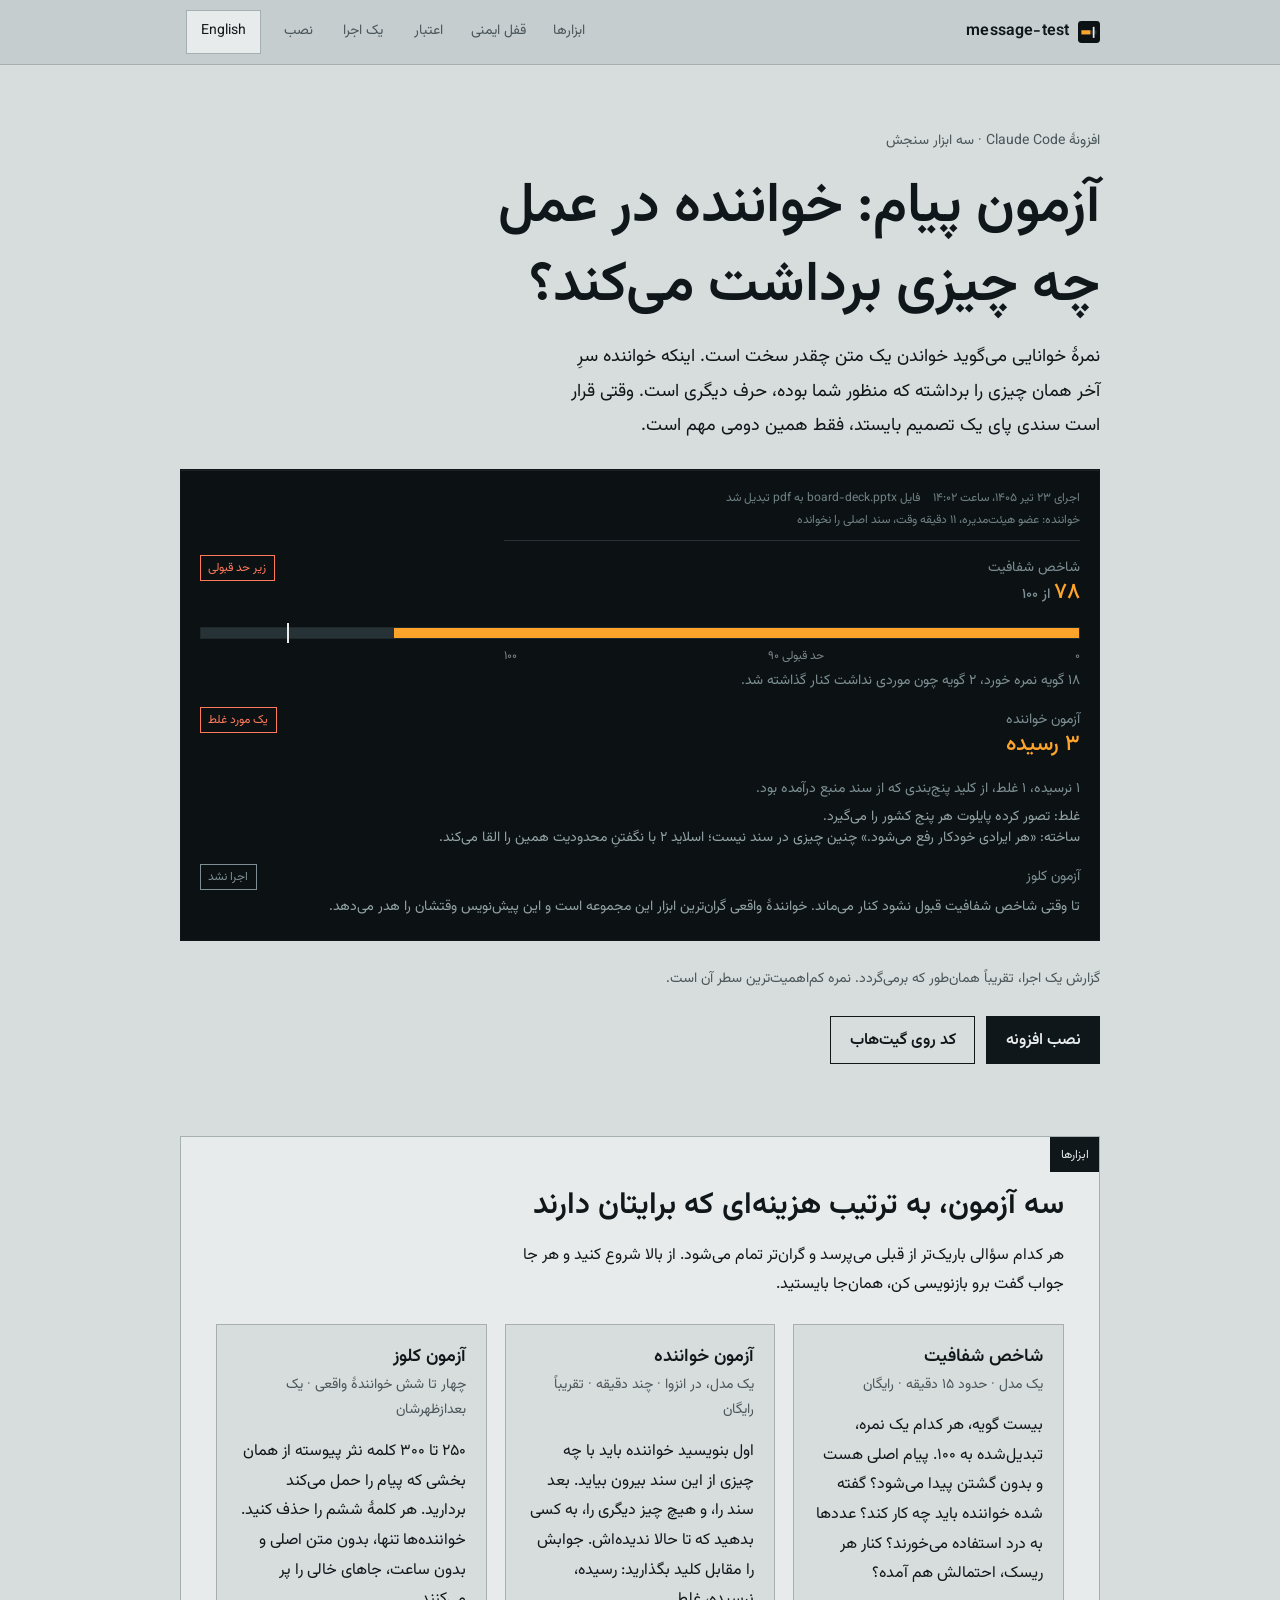
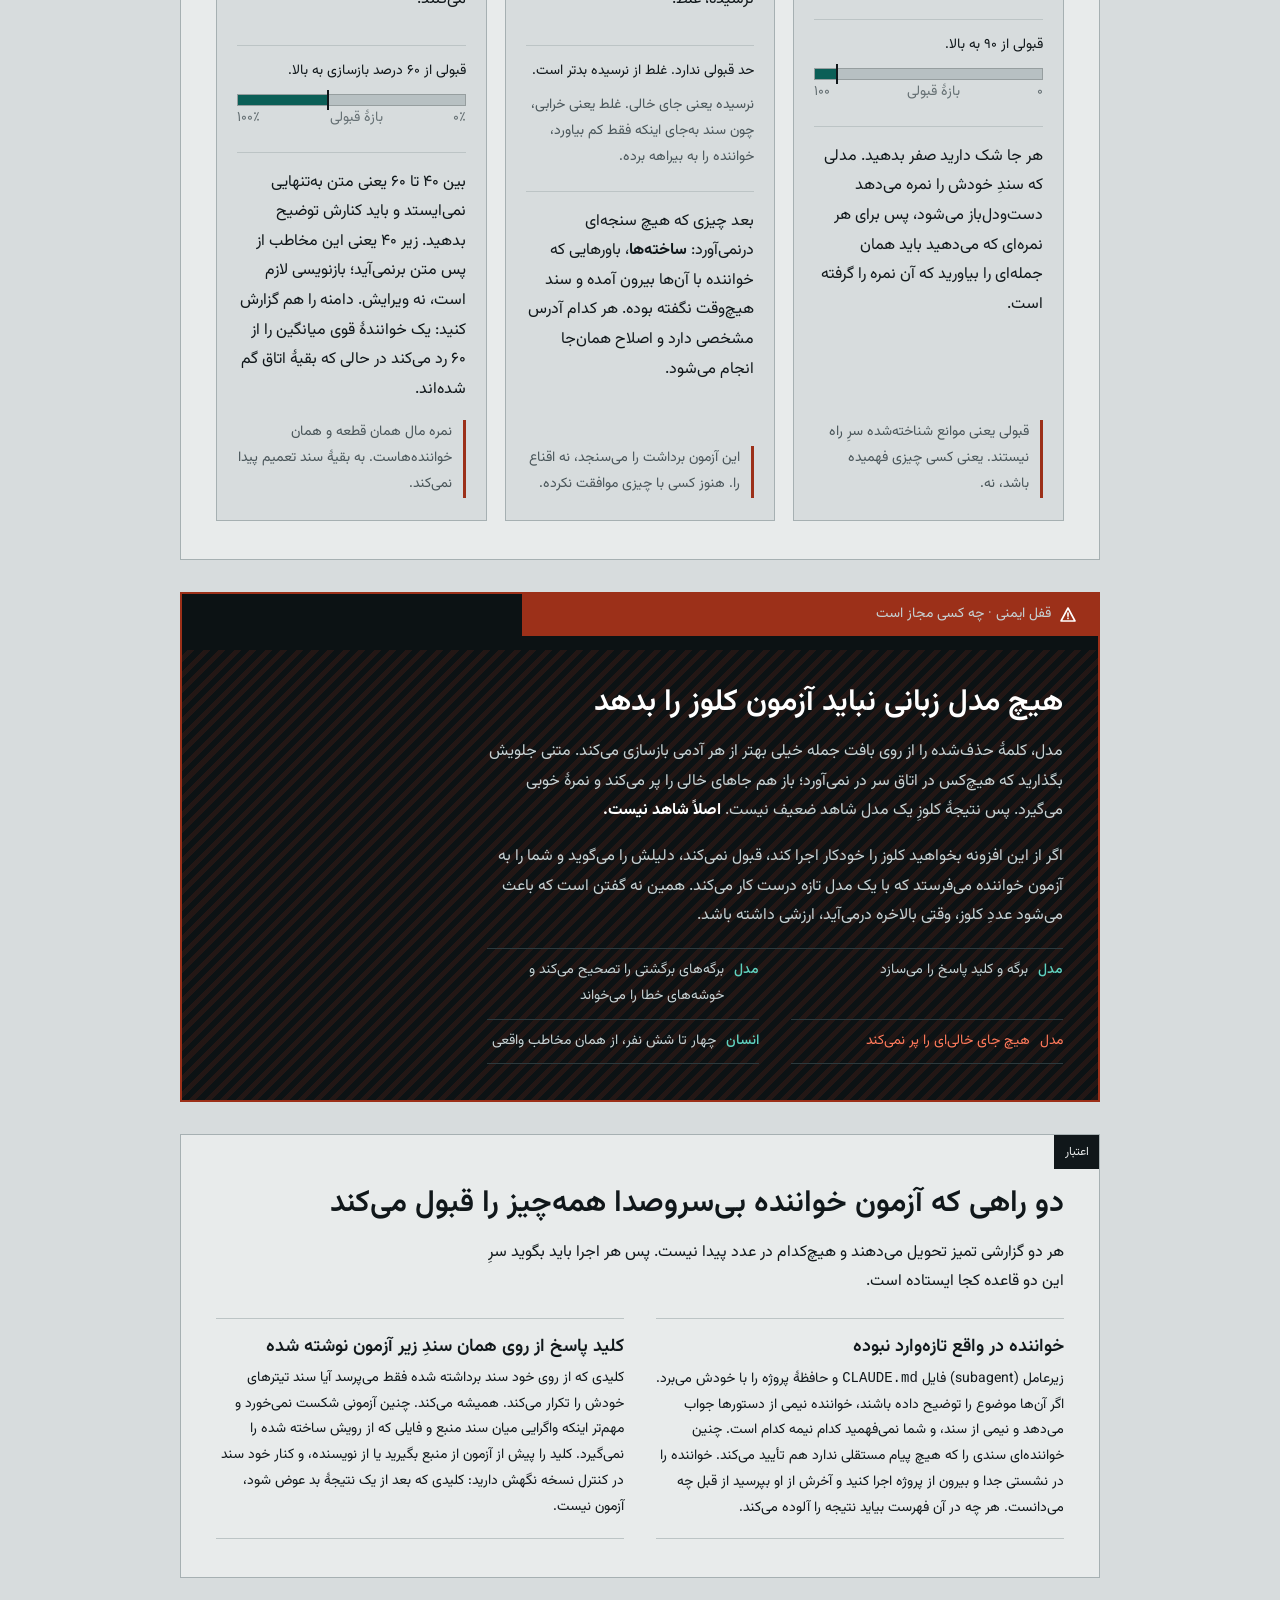
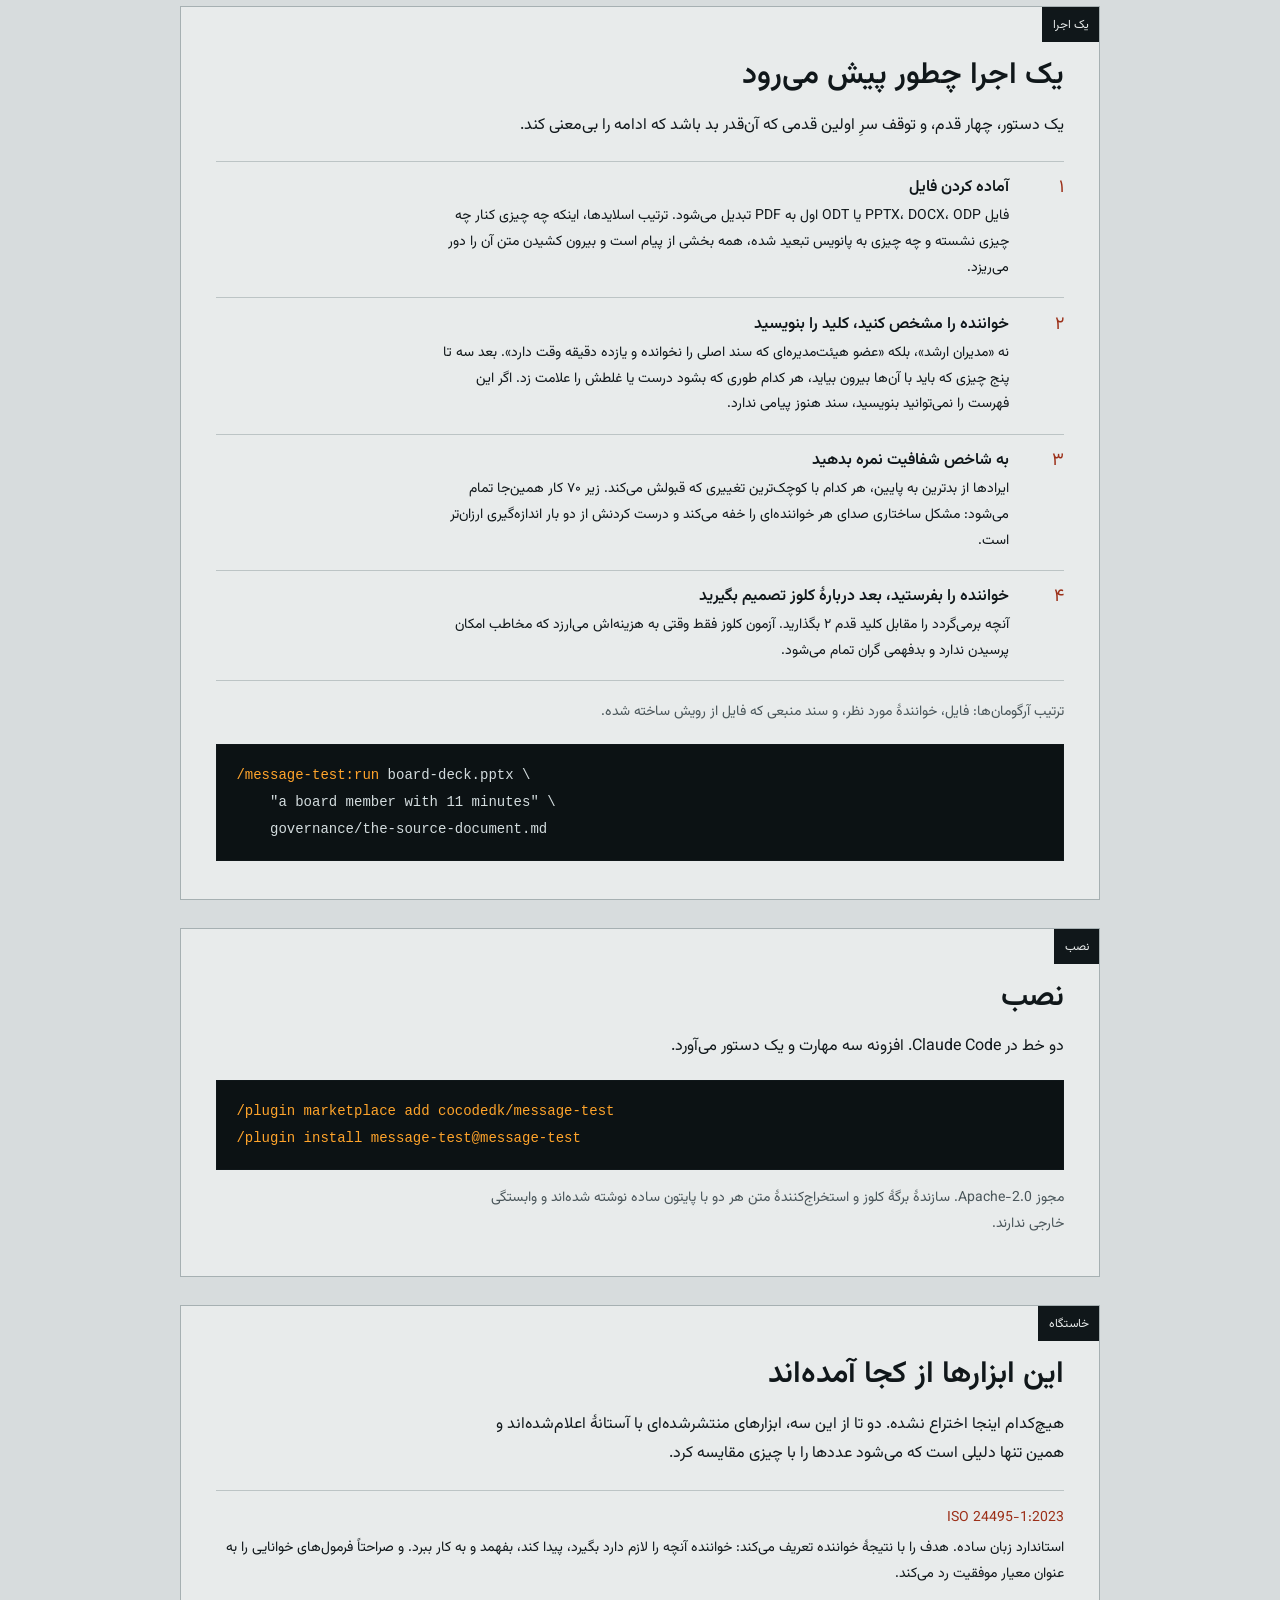
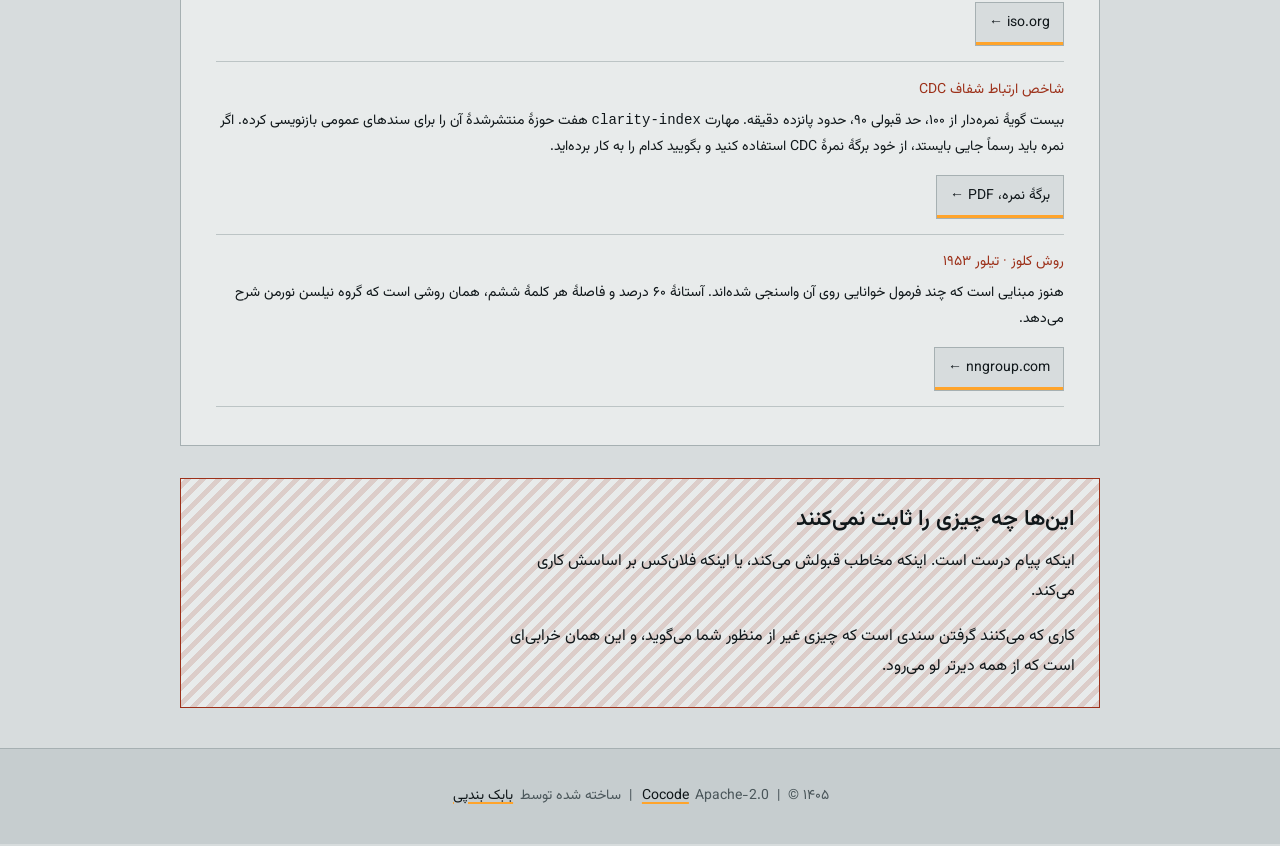
==== commit 3177c65b: "style: humanizer pass over site copy Replaces em dashes with middots, tightens three sentences, and " ====
--- a/website/fa/index.html
+++ b/website/fa/index.html
@@ -1,6 +1,6 @@
 <!--
   ============================================================================
-  کلیدواژه‌ها و نیت جست‌وجو — fa/index.html (فارسی)
+  کلیدواژه‌ها و نیت جست‌وجو · fa/index.html (فارسی)
   ----------------------------------------------------------------------------
   کلیدواژهٔ اصلی:      آزمون پیام
   کلیدواژه‌های فرعی:   افزونهٔ Claude Code، شاخص شفافیت، آزمون خواننده،
@@ -26,7 +26,7 @@
 <meta charset="utf-8">
 <meta name="viewport" content="width=device-width, initial-scale=1">
 
-<title>message-test — سند شما واقعاً چه چیزی را می‌رساند؟</title>
+<title>message-test · سند شما واقعاً چه چیزی را می‌رساند؟</title>
 <meta name="description" content="افزونه‌ای برای Claude Code که اندازه می‌گیرد سند شما پیامش را می‌رساند یا نه: شاخص شفافیت با نمره، آزمون خوانندهٔ ناآشنا برای گرفتن واگرایی، و آزمون کلوز.">
 <meta name="robots" content="index, follow, max-image-preview:large, max-snippet:-1">
 <meta name="author" content="بابک بندپی">
@@ -38,7 +38,7 @@
 
 <meta property="og:type" content="website">
 <meta property="og:site_name" content="message-test">
-<meta property="og:title" content="message-test — سند شما واقعاً چه چیزی را می‌رساند؟">
+<meta property="og:title" content="message-test · سند شما واقعاً چه چیزی را می‌رساند؟">
 <meta property="og:description" content="افزونه‌ای برای Claude Code که اندازه می‌گیرد سند شما پیامش را می‌رساند یا نه: شاخص شفافیت با نمره، آزمون خوانندهٔ ناآشنا برای گرفتن واگرایی، و آزمون کلوز.">
 <meta property="og:url" content="https://cocodedk.github.io/message-test/fa/">
 <meta property="og:image" content="https://cocodedk.github.io/message-test/og.png">
@@ -49,7 +49,7 @@
 <meta property="og:locale:alternate" content="en_US">
 
 <meta name="twitter:card" content="summary_large_image">
-<meta name="twitter:title" content="message-test — سند شما واقعاً چه چیزی را می‌رساند؟">
+<meta name="twitter:title" content="message-test · سند شما واقعاً چه چیزی را می‌رساند؟">
 <meta name="twitter:description" content="افزونه‌ای برای Claude Code که اندازه می‌گیرد سند شما پیامش را می‌رساند یا نه: شاخص شفافیت با نمره، آزمون خوانندهٔ ناآشنا برای گرفتن واگرایی، و آزمون کلوز.">
 <meta name="twitter:image" content="https://cocodedk.github.io/message-test/og.png">
 <meta name="twitter:image:alt" content="نمایشگر یک دستگاه که شاخص شفافیت ۷۸ را در برابر حد قبولی ۹۰ نشان می‌دهد، کنار پلاک قرمزی با این عبارت: فقط انسان مجاز است.">
@@ -67,7 +67,7 @@
 {
   "@context": "https://schema.org",
   "@type": "SoftwareApplication",
-  "name": "message-test — آزمون پیام",
+  "name": "آزمون پیام (message-test)",
   "description": "افزونه‌ای برای Claude Code که اندازه می‌گیرد سند شما پیامش را می‌رساند یا نه: شاخص شفافیت با نمره، آزمون خوانندهٔ ناآشنا برای گرفتن واگرایی، و آزمون کلوز.",
   "applicationCategory": "DeveloperApplication",
   "operatingSystem": "Linux, macOS, Windows",
@@ -136,7 +136,7 @@
       <div class="readout" aria-label="نمونهٔ گزارش یک اجرا">
         <p class="readout__bar">
           <span>اجرای ۲۳ تیر ۱۴۰۵، ساعت ۱۴:۰۲</span>
-          <span class="lit">board-deck.pptx، تبدیل‌شده به pdf</span>
+          <span class="lit">فایل board-deck.pptx به pdf تبدیل شد</span>
           <span>خواننده: عضو هیئت‌مدیره، ۱۱ دقیقه وقت، سند اصلی را نخوانده</span>
         </p>
 
@@ -201,7 +201,7 @@
             پیدا می‌شود؟ گفته شده خواننده باید چه کار کند؟ عددها به درد استفاده
             می‌خورند؟ کنار هر ریسک، احتمالش هم آمده؟</p>
           <div class="instr__gauge">
-            <p>حد قبولی ۹۰.</p>
+            <p>قبولی از ۹۰ به بالا.</p>
             <div class="scale scale--light" role="img" aria-label="شاخص شفافیت بازهٔ ۹۰ تا ۱۰۰ را قبول می‌کند.">
               <div class="scale__track">
                 <div class="scale__zone" style="--t:90%"></div>
@@ -242,7 +242,7 @@
             کلمهٔ ششم را حذف کنید. خواننده‌ها تنها، بدون متن اصلی و بدون ساعت، جاهای
             خالی را پر می‌کنند.</p>
           <div class="instr__gauge">
-            <p>حد قبولی: ۶۰ درصد بازسازی.</p>
+            <p>قبولی از ۶۰ درصد بازسازی به بالا.</p>
             <div class="scale scale--light" role="img" aria-label="آزمون کلوز بازهٔ ۶۰ تا ۱۰۰ درصد بازسازی را قبول می‌کند.">
               <div class="scale__track">
                 <div class="scale__zone" style="--t:60%"></div>
@@ -268,7 +268,7 @@
           <rect x="7.2" y="5.4" width="1.6" height="4.4" fill="#fff"/>
           <rect x="7.2" y="10.6" width="1.6" height="1.6" fill="#fff"/>
         </svg>
-        قفل ایمنی &mdash; چه کسی مجاز است
+        قفل ایمنی &middot; چه کسی مجاز است
       </p>
       <div class="interlock__body">
         <h2 id="interlock-h">هیچ مدل زبانی نباید آزمون کلوز را بدهد</h2>
@@ -299,7 +299,7 @@
       <ul class="rules">
         <li>
           <h3>خواننده در واقع تازه‌وارد نبوده</h3>
-          <p>زیرعامل، فایل <code>CLAUDE.md</code> و حافظهٔ پروژه را با خودش می‌برد. اگر
+          <p>زیرعامل (subagent) فایل <code>CLAUDE.md</code> و حافظهٔ پروژه را با خودش می‌برد. اگر
             آن‌ها موضوع را توضیح داده باشند، خواننده نیمی از دستورها جواب می‌دهد و نیمی
             از سند، و شما نمی‌فهمید کدام نیمه کدام است. چنین خواننده‌ای سندی را که هیچ
             پیام مستقلی ندارد هم تأیید می‌کند. خواننده را در نشستی جدا و بیرون از پروژه
@@ -370,14 +370,14 @@
 <b>/plugin install message-test@message-test</b></code></pre>
 
       <p class="note" style="margin-block-start:1rem">مجوز Apache-2.0. سازندهٔ برگهٔ کلوز
-        و استخراج‌کنندهٔ متن هر دو پایتون سادهٔ بدون وابستگی‌اند.</p>
+        و استخراج‌کنندهٔ متن هر دو با پایتون ساده نوشته شده‌اند و وابستگی خارجی ندارند.</p>
     </section>
 
     <section class="module" id="sources" aria-labelledby="sources-h">
       <p class="module__legend">خاستگاه</p>
       <h2 id="sources-h">این ابزارها از کجا آمده‌اند</h2>
-      <p>هیچ‌کدام اینجا اختراع نشده. دوتا از سه‌تا ابزار منتشرشده با آستانهٔ منتشرشده‌اند
-        و همین تنها دلیلی است که می‌شود عددها را با چیزی مقایسه کرد.</p>
+      <p>هیچ‌کدام اینجا اختراع نشده. دو تا از این سه، ابزارهای منتشرشده‌ای با آستانهٔ
+        اعلام‌شده‌اند و همین تنها دلیلی است که می‌شود عددها را با چیزی مقایسه کرد.</p>
 
       <ul class="refs">
         <li>
@@ -406,8 +406,8 @@
 
     <section class="caveat" aria-labelledby="caveat-h">
       <h2 id="caveat-h">این‌ها چه چیزی را ثابت نمی‌کنند</h2>
-      <p>اینکه پیام درست است. اینکه مخاطب قبولش می‌کند. اینکه فلان‌کس بر اساسش کاری
-        می‌کند.</p>
+      <p>اینکه پیام درست است. اینکه مخاطب قبولش می‌کند، یا اینکه فلان‌کس بر اساسش
+        کاری می‌کند.</p>
       <p>کاری که می‌کنند گرفتن سندی است که چیزی غیر از منظور شما می‌گوید، و این همان
         خرابی‌ای است که از همه دیرتر لو می‌رود.</p>
     </section>
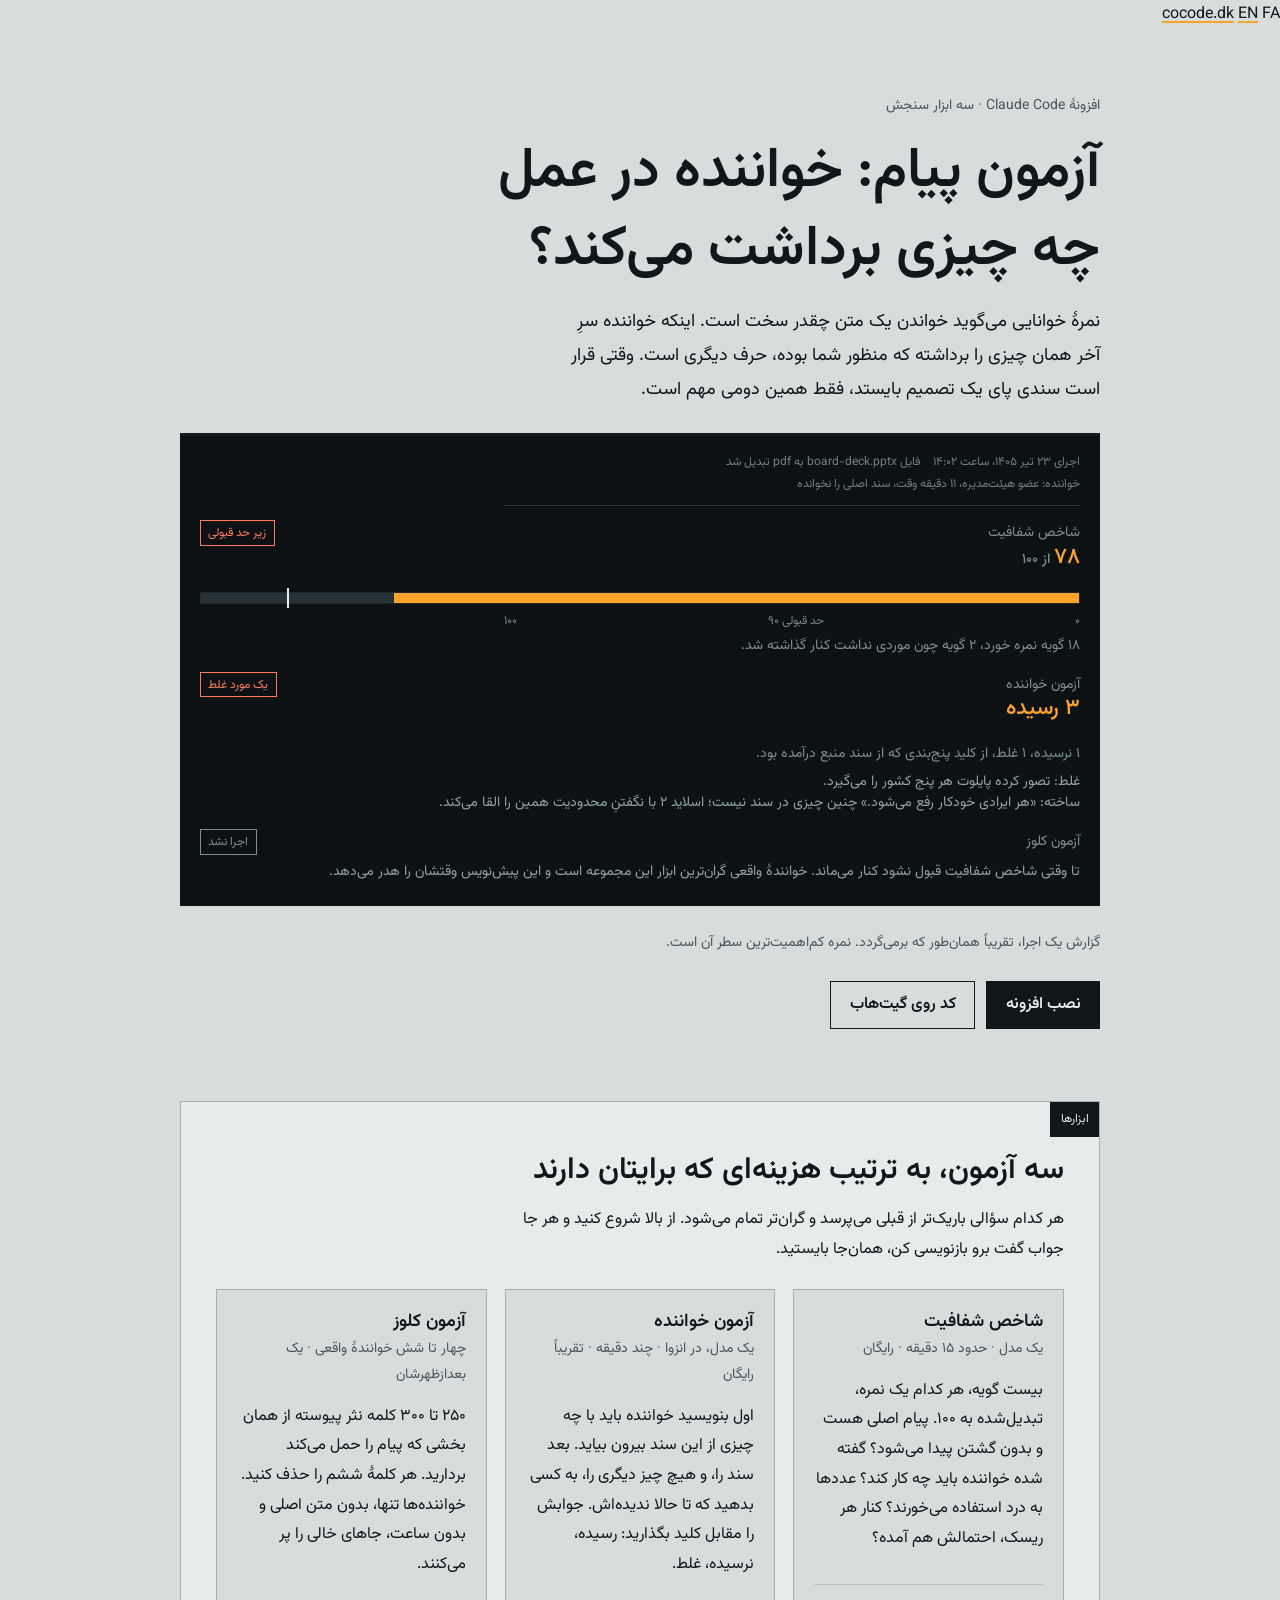
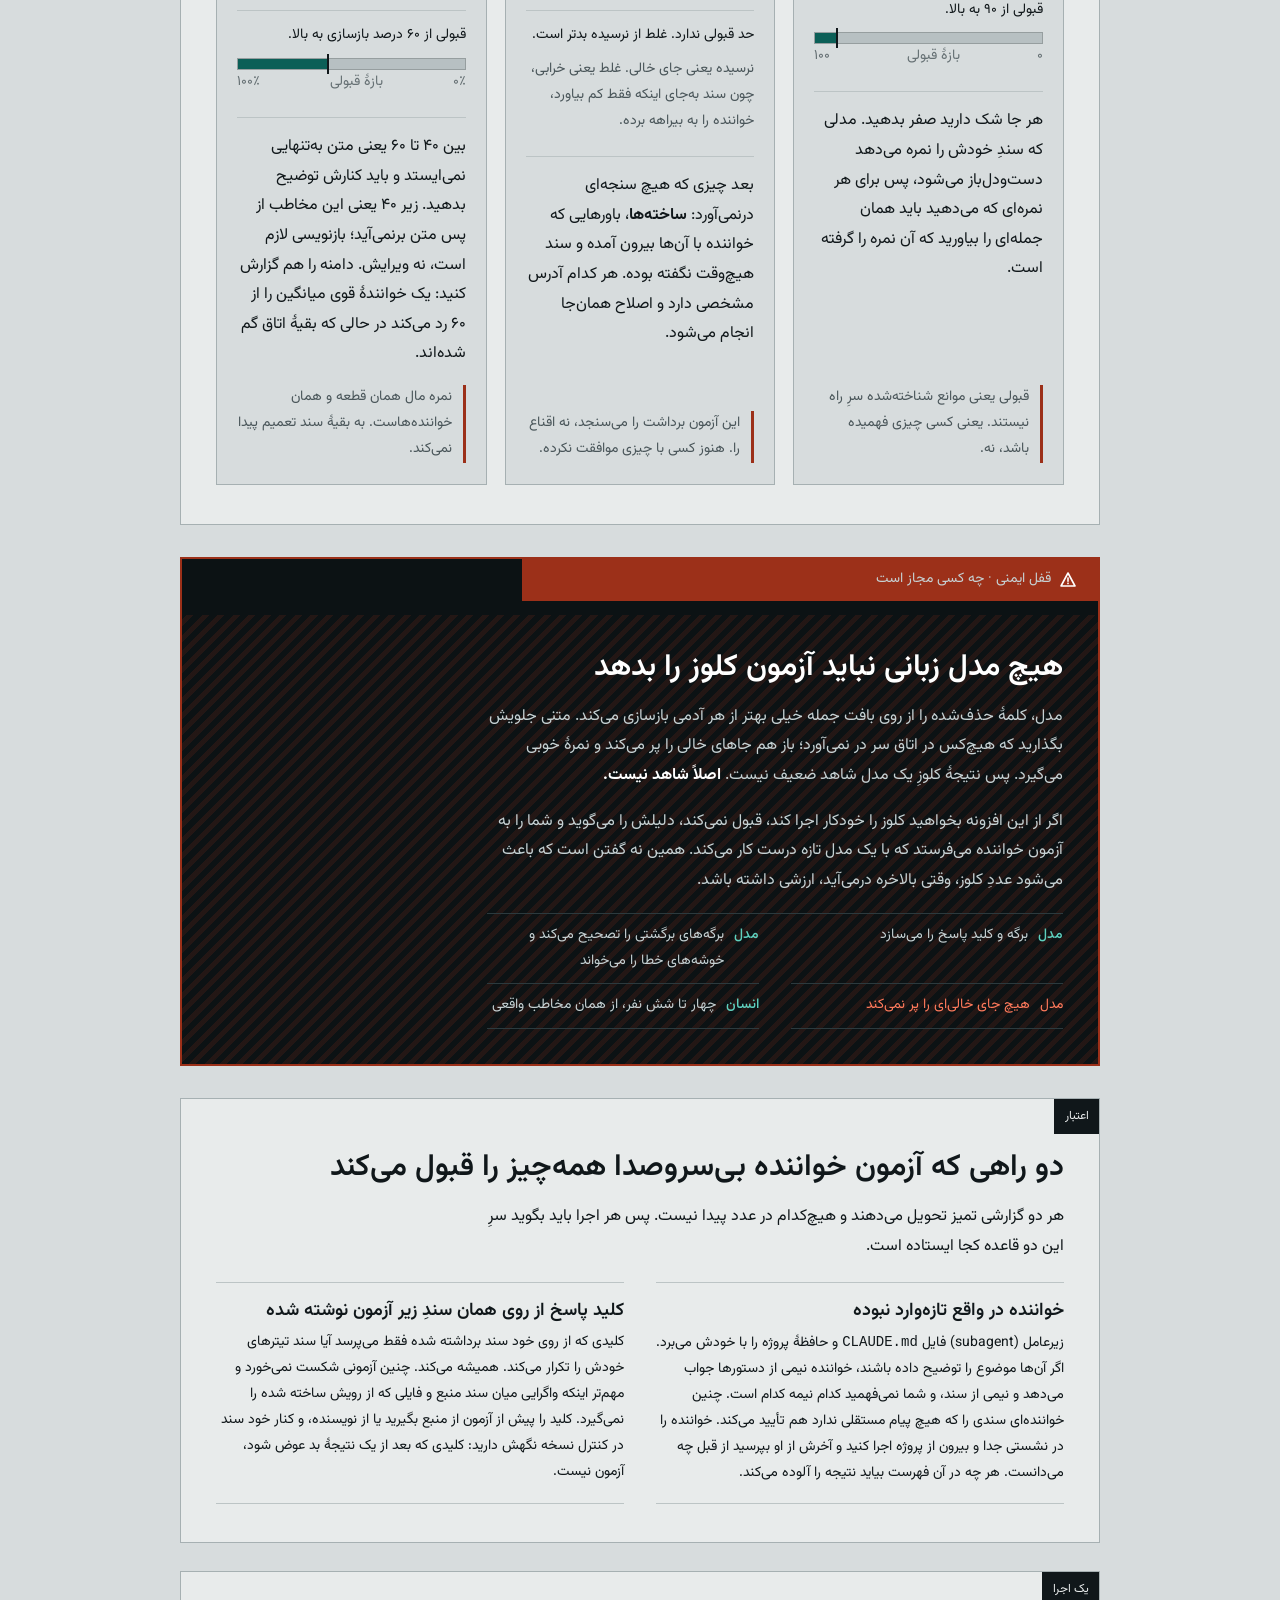
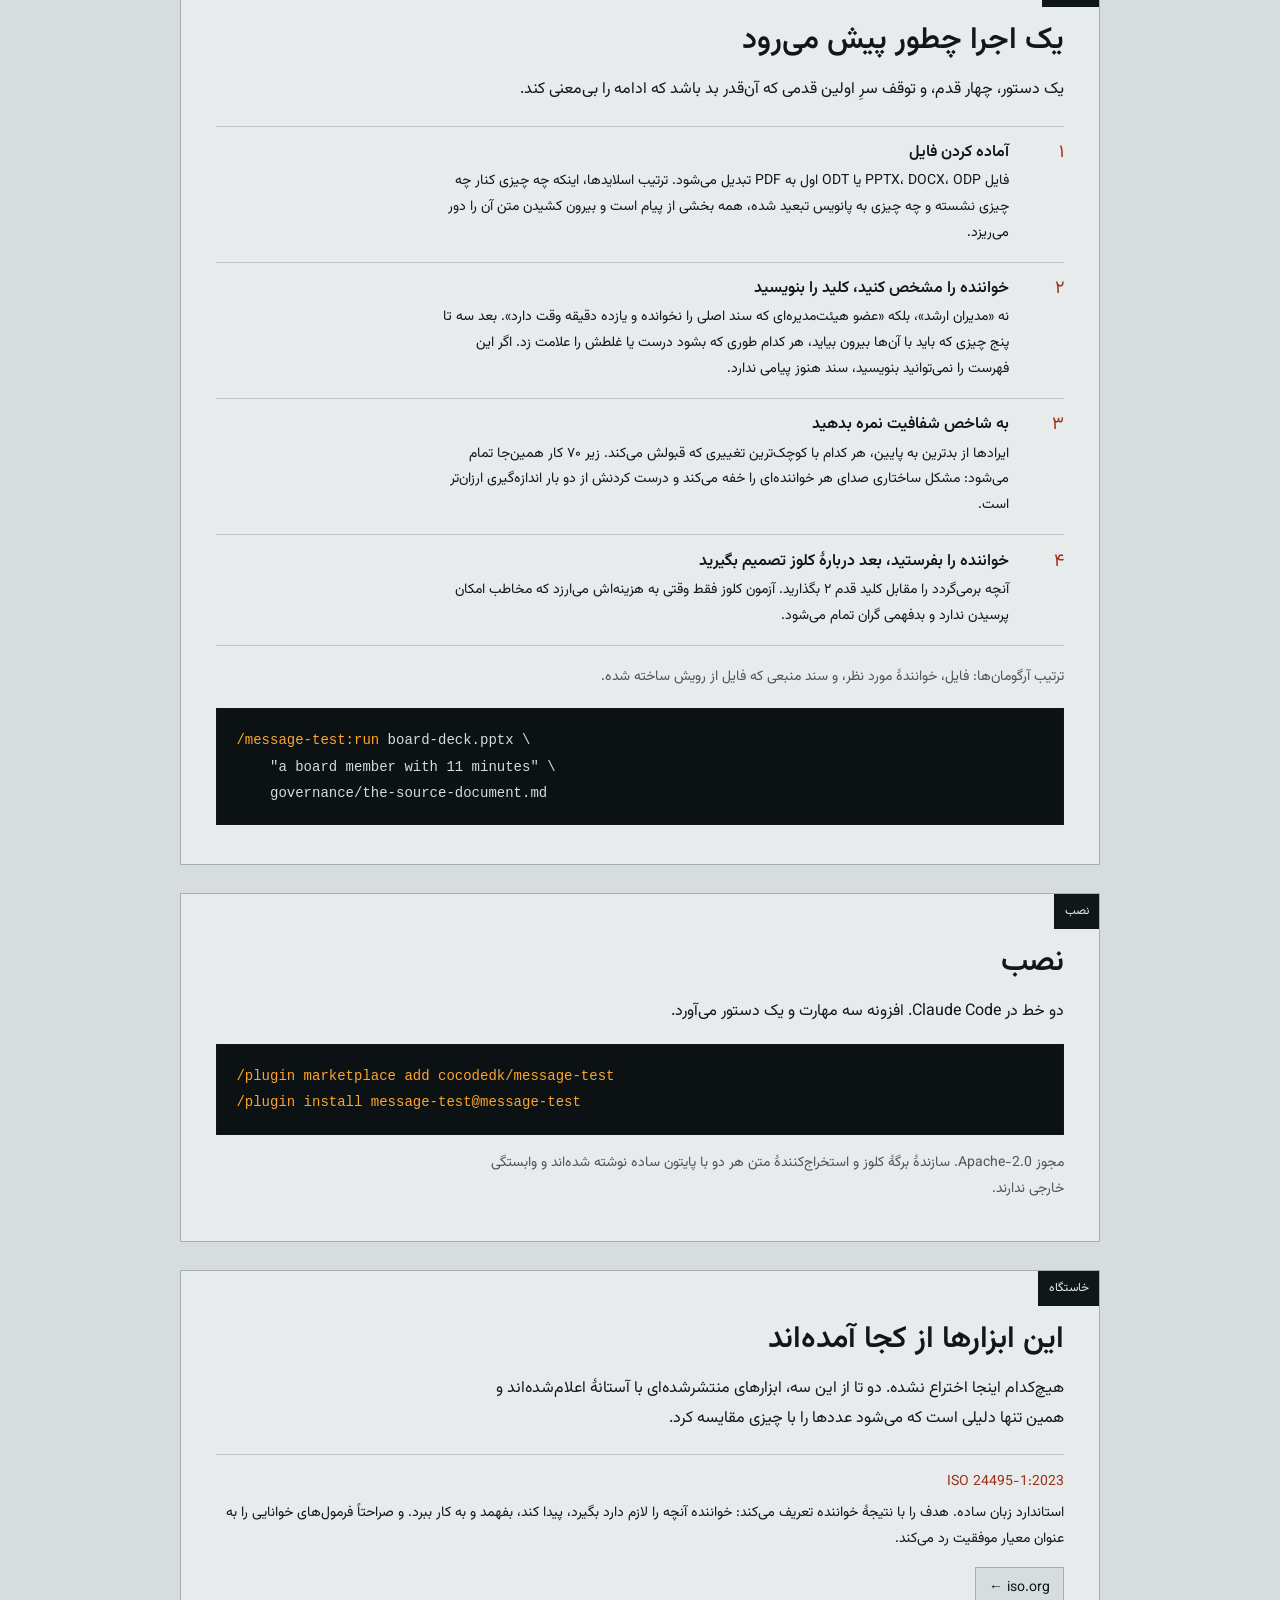
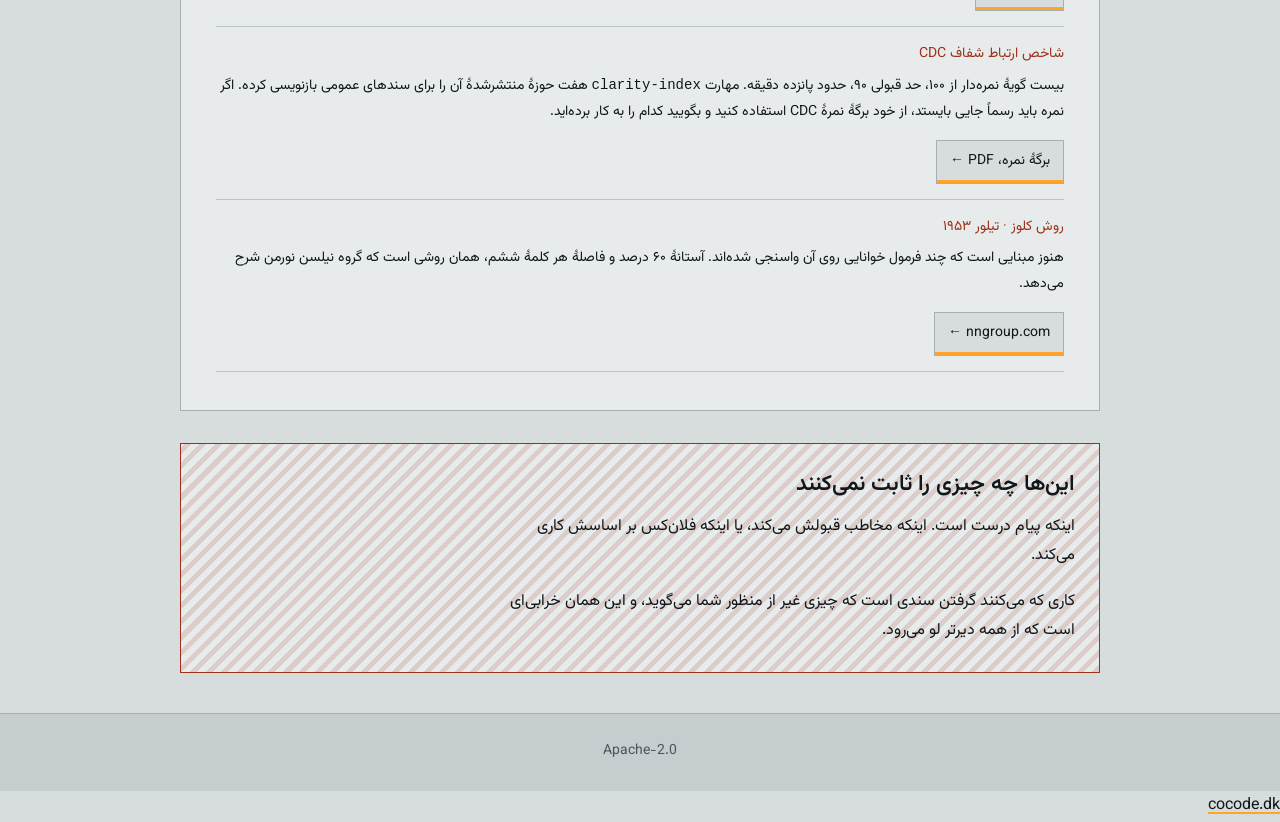
==== commit c7ef4f3c: "feat(site): wear the cocode.dk family frame Both pages (en, fa) gain the shared cocode.dk head and f" ====
--- a/website/fa/index.html
+++ b/website/fa/index.html
@@ -30,18 +30,18 @@
 <meta name="description" content="افزونه‌ای برای Claude Code که اندازه می‌گیرد سند شما پیامش را می‌رساند یا نه: شاخص شفافیت با نمره، آزمون خوانندهٔ ناآشنا برای گرفتن واگرایی، و آزمون کلوز.">
 <meta name="robots" content="index, follow, max-image-preview:large, max-snippet:-1">
 <meta name="author" content="بابک بندپی">
-<link rel="canonical" href="https://cocodedk.github.io/message-test/fa/">
-
-<link rel="alternate" hreflang="en" href="https://cocodedk.github.io/message-test/">
-<link rel="alternate" hreflang="fa" href="https://cocodedk.github.io/message-test/fa/">
-<link rel="alternate" hreflang="x-default" href="https://cocodedk.github.io/message-test/">
+<link rel="canonical" href="https://message-test.cocode.dk/fa/">
+
+<link rel="alternate" hreflang="en" href="https://message-test.cocode.dk/">
+<link rel="alternate" hreflang="fa" href="https://message-test.cocode.dk/fa/">
+<link rel="alternate" hreflang="x-default" href="https://message-test.cocode.dk/">
 
 <meta property="og:type" content="website">
 <meta property="og:site_name" content="message-test">
 <meta property="og:title" content="message-test · سند شما واقعاً چه چیزی را می‌رساند؟">
 <meta property="og:description" content="افزونه‌ای برای Claude Code که اندازه می‌گیرد سند شما پیامش را می‌رساند یا نه: شاخص شفافیت با نمره، آزمون خوانندهٔ ناآشنا برای گرفتن واگرایی، و آزمون کلوز.">
-<meta property="og:url" content="https://cocodedk.github.io/message-test/fa/">
-<meta property="og:image" content="https://cocodedk.github.io/message-test/og.png">
+<meta property="og:url" content="https://message-test.cocode.dk/fa/">
+<meta property="og:image" content="https://message-test.cocode.dk/og.png">
 <meta property="og:image:width" content="1200">
 <meta property="og:image:height" content="630">
 <meta property="og:image:alt" content="نمایشگر یک دستگاه که شاخص شفافیت ۷۸ را در برابر حد قبولی ۹۰ نشان می‌دهد، کنار پلاک قرمزی با این عبارت: فقط انسان مجاز است.">
@@ -51,7 +51,7 @@
 <meta name="twitter:card" content="summary_large_image">
 <meta name="twitter:title" content="message-test · سند شما واقعاً چه چیزی را می‌رساند؟">
 <meta name="twitter:description" content="افزونه‌ای برای Claude Code که اندازه می‌گیرد سند شما پیامش را می‌رساند یا نه: شاخص شفافیت با نمره، آزمون خوانندهٔ ناآشنا برای گرفتن واگرایی، و آزمون کلوز.">
-<meta name="twitter:image" content="https://cocodedk.github.io/message-test/og.png">
+<meta name="twitter:image" content="https://message-test.cocode.dk/og.png">
 <meta name="twitter:image:alt" content="نمایشگر یک دستگاه که شاخص شفافیت ۷۸ را در برابر حد قبولی ۹۰ نشان می‌دهد، کنار پلاک قرمزی با این عبارت: فقط انسان مجاز است.">
 
 <link rel="icon" href="../favicon.svg" type="image/svg+xml">
@@ -62,6 +62,8 @@
 <link rel="preconnect" href="https://fonts.gstatic.com" crossorigin>
 <link href="https://fonts.googleapis.com/css2?family=DM+Mono:wght@400;500&family=Public+Sans:wght@400;600&family=Saira:wght@500;600&family=Vazirmatn:wght@400;500;600&display=swap" rel="stylesheet">
 <link rel="stylesheet" href="../styles.css">
+<link rel="stylesheet" href="https://brand.cocode.dk/v1.css">
+<script type="module" src="https://brand.cocode.dk/v1.js"></script>
 
 <script type="application/ld+json">
 {
@@ -72,7 +74,7 @@
   "applicationCategory": "DeveloperApplication",
   "operatingSystem": "Linux, macOS, Windows",
   "inLanguage": "fa",
-  "url": "https://cocodedk.github.io/message-test/fa/",
+  "url": "https://message-test.cocode.dk/fa/",
   "codeRepository": "https://github.com/cocodedk/message-test",
   "downloadUrl": "https://github.com/cocodedk/message-test",
   "license": "https://www.apache.org/licenses/LICENSE-2.0",
@@ -97,31 +99,13 @@
 
 <a class="skip" href="#main">رفتن به متن</a>
 
-<header class="site-head">
-  <div class="wrap">
-    <a class="brand" href="#top">
-      <svg width="22" height="22" viewBox="0 0 32 32" aria-hidden="true" focusable="false">
-        <rect width="32" height="32" rx="5" fill="#0c1214"/>
-        <rect x="5" y="13.5" width="22" height="6" fill="#263236"/>
-        <rect x="5" y="13.5" width="13" height="6" fill="#ffa42b"/>
-        <rect x="21.5" y="8.5" width="2.5" height="16" fill="#e8ebeb"/>
-      </svg>
-      message-test
-    </a>
-
-    <a href="../" class="lang-switch" lang="en" dir="ltr" hreflang="en">English</a>
-
-    <nav class="nav" aria-label="بخش‌های این صفحه">
-      <ul>
-        <li><a href="#instruments">ابزارها</a></li>
-        <li><a href="#interlock">قفل ایمنی</a></li>
-        <li><a href="#valid">اعتبار</a></li>
-        <li><a href="#run">یک اجرا</a></li>
-        <li><a href="#install">نصب</a></li>
-      </ul>
-    </nav>
-  </div>
-</header>
+<!-- The cocode.dk family frame. Without JavaScript its children show instead: a way home
+     and the language link. -->
+<cocode-head project="message-test" accent="#ffa42b" on-accent="#10171a">
+  <a href="https://cocode.dk">cocode.dk</a>
+  <a href="../" hreflang="en">EN</a>
+  <span class="on">FA</span>
+</cocode-head>
 
 <main id="main">
   <div class="wrap">
@@ -415,7 +399,11 @@
   </div>
 </main>
 
-<footer><p>Apache-2.0 &nbsp;|&nbsp; © ۱۴۰۵ <a href="https://cocode.dk" target="_blank" rel="noreferrer">Cocode</a> &nbsp;|&nbsp; ساخته شده توسط <a href="https://linkedin.com/in/babakbandpey" target="_blank" rel="noreferrer">بابک بندپی</a></p></footer>
+<footer><p>Apache-2.0</p></footer>
+
+<cocode-foot repo="cocodedk/message-test">
+  <a href="https://cocode.dk">cocode.dk</a>
+</cocode-foot>
 
 </body>
 </html>
--- a/website/styles.css
+++ b/website/styles.css
@@ -133,77 +133,10 @@
   padding-inline: var(--pad);
 }
 
-/* ── Header ─────────────────────────────────────────────────────────────── */
-
-.site-head {
-  background: var(--panel-2);
-  border-block-end: 1px solid var(--rule);
-  position: sticky;
-  inset-block-start: 0;
-  z-index: 20;
-}
-.site-head .wrap {
-  display: flex;
-  flex-wrap: wrap;
-  align-items: center;
-  gap: .5rem 1rem;
-  min-block-size: 56px;
-  padding-block: .5rem;
-}
-
-.brand {
-  display: inline-flex;
-  align-items: center;
-  gap: .55rem;
-  font-family: var(--font-display);
-  font-weight: 600;
-  font-size: var(--step-0);
-  letter-spacing: .01em;
-  text-decoration: none;
-  padding-block: .55rem;
-  min-block-size: 44px;
-}
-.brand:hover { background: none; text-decoration: underline; text-decoration-color: var(--trace); }
-
-.lang-switch {
-  margin-inline-start: auto;
-  display: inline-flex;
-  align-items: center;
-  justify-content: center;
-  min-block-size: 44px;
-  min-inline-size: 44px;
-  padding-inline: .85rem;
-  border: 1px solid var(--rule);
-  background: var(--panel-3);
-  font-family: var(--font-data);
-  font-size: var(--step--1);
-  text-decoration: none;
-}
-.lang-switch:hover { background: var(--trace); }
-
-.nav { flex-basis: 100%; }
-.nav ul {
-  display: flex;
-  flex-wrap: wrap;
-  gap: 0 1.1rem;
-  list-style: none;
-  margin: 0;
-  padding: 0;
-  max-inline-size: none;
-  border-block-start: 1px solid var(--hair);
-}
-.nav a {
-  display: inline-flex;
-  align-items: center;
-  justify-content: center;
-  min-block-size: 44px;
-  min-inline-size: 44px;
-  font-family: var(--font-data);
-  font-size: var(--step--1);
-  text-decoration: none;
-  color: var(--graphite);
-}
-.nav a:hover, .nav a:focus-visible { color: var(--ink); background: none; box-shadow: inset 0 -3px 0 var(--trace); }
+/* The cocode.dk frame (brand.cocode.dk) lines up with this column; keep the
+   gutters in step. --pad already tracks the breakpoints below, so this needs
+   no media-query overrides of its own. */
+cocode-head, cocode-foot { --cocode-max: 62rem; --cocode-gutter: var(--pad); }
 
 /* ── Shared bits ────────────────────────────────────────────────────────── */
 
@@ -633,11 +566,6 @@
 @media (min-width: 40em) {
   :root { --pad: 1.75rem; --step-4: 2.6rem; --step-3: 1.9rem; }
 
-  .site-head .wrap { flex-wrap: nowrap; min-block-size: 64px; }
-  .nav { flex-basis: auto; order: 2; margin-inline-start: auto; }
-  .nav ul { border-block-start: 0; gap: 0 1.3rem; }
-  .lang-switch { order: 3; margin-inline-start: .4rem; }
-
   .hero { padding-block: 3.25rem 2.25rem; }
   .readout { padding: 1.2rem 1.2rem 1.35rem; }
   .module { padding: 2.7rem 1.6rem 1.9rem; }
